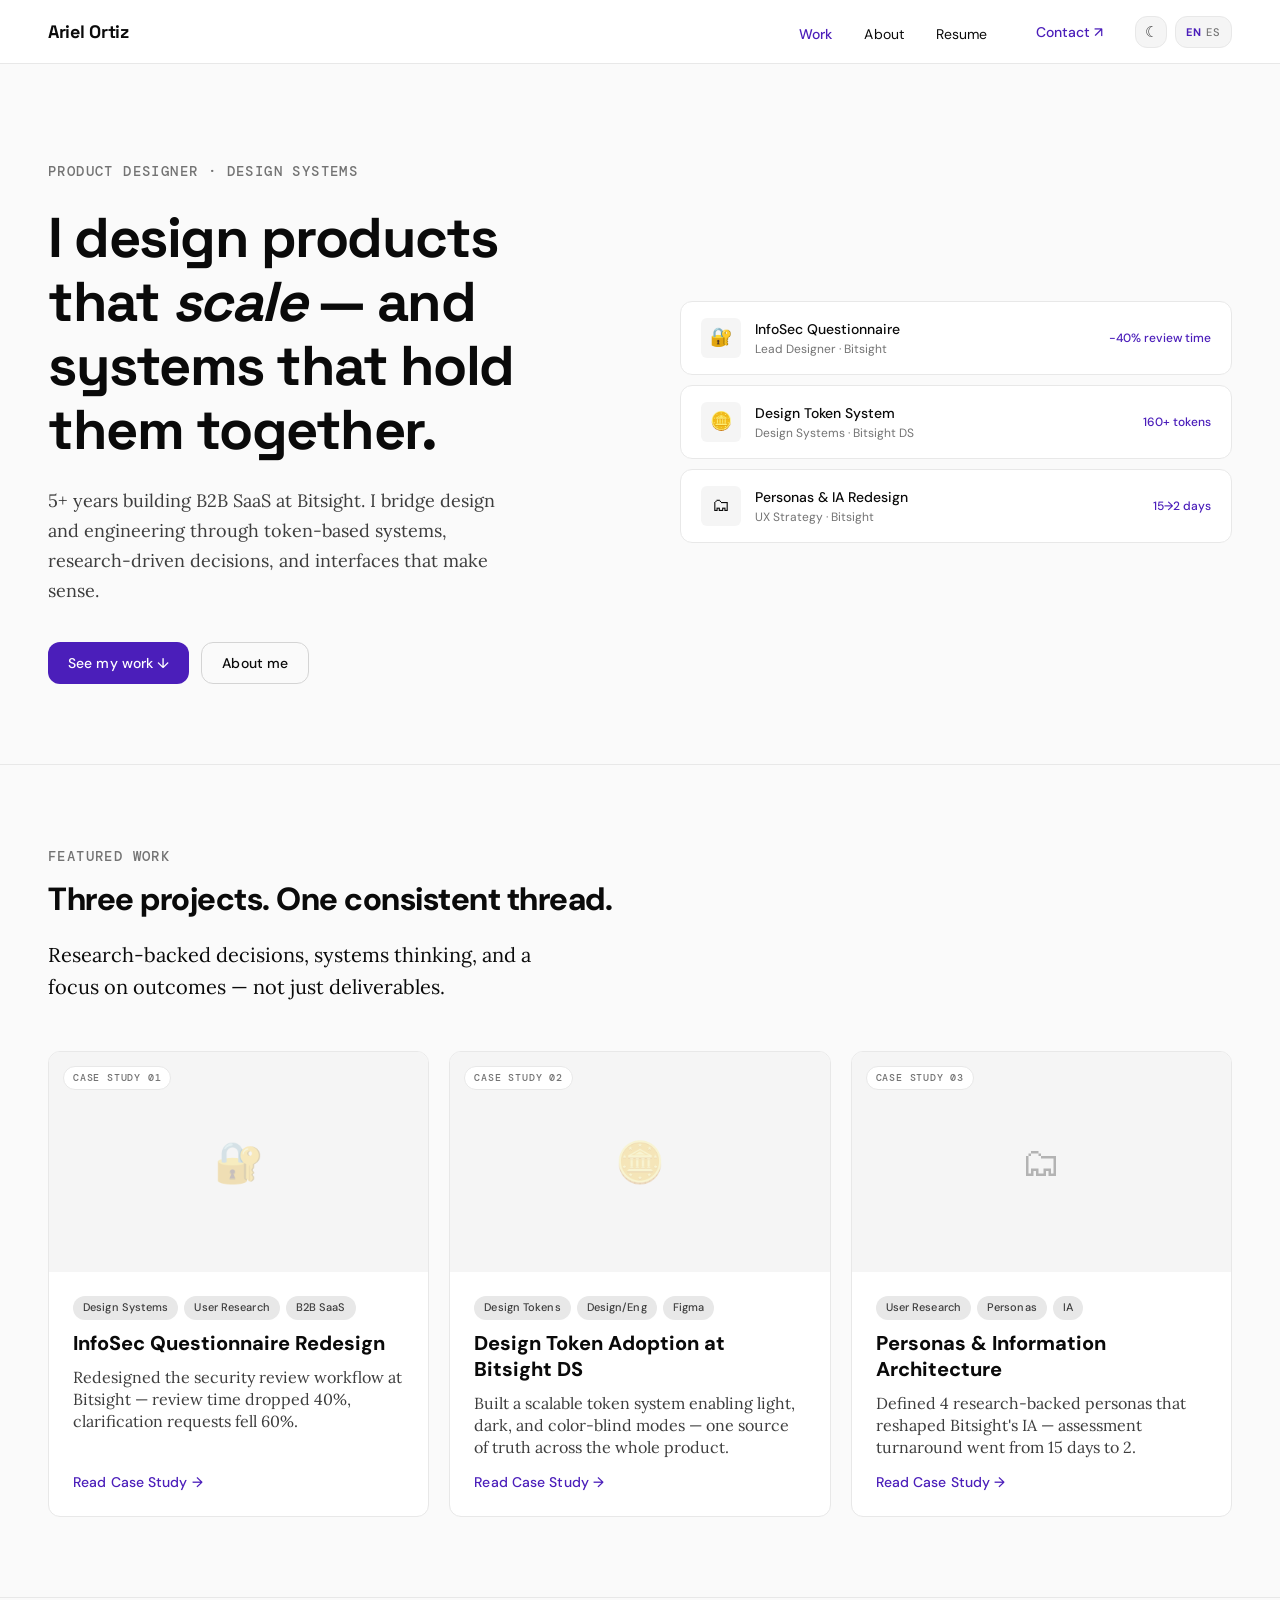
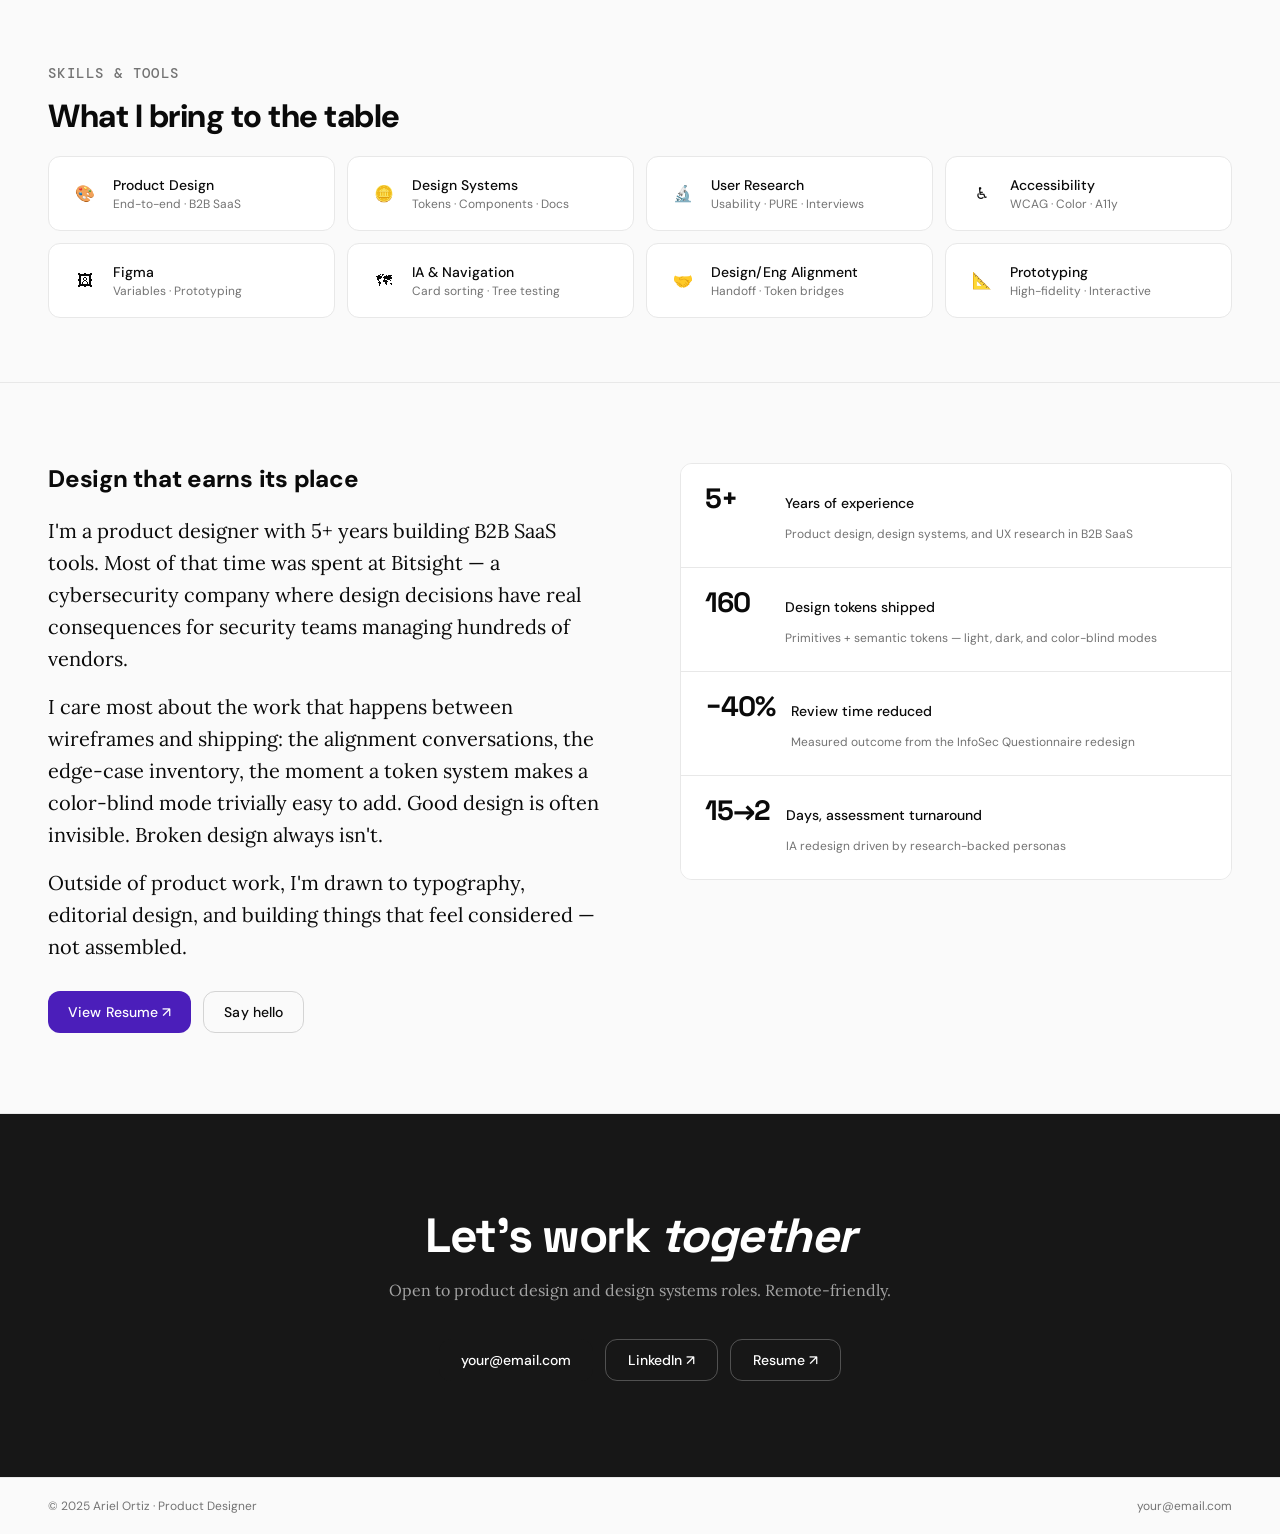
==== index.html @ 376f03e4 "fixed html files for case study personas and IA, added a hero subheading to the personas and IA case" ====
<!DOCTYPE html>
<html lang="en">
<head>
  <meta charset="UTF-8"/>
  <link rel="stylesheet" href="css/tokens.css"/>
  <link rel="stylesheet" href="css/base.css"/>
  <link rel="stylesheet" href="css/landing.css"/>
  <meta name="viewport" content="width=device-width, initial-scale=1.0"/>
  <title>Ariel Ortiz — Product Designer</title>
</head>
<body>

<nav>
  <a class="nav-name" href="#" data-i18n="nav.brand">Ariel Ortiz</a>
  <ul class="nav-links">
    <li><a href="#work" aria-current="page" data-i18n="nav.work">Work</a></li>
    <li><a href="#about" data-i18n="nav.about">About</a></li>
    <li><a href="#" data-i18n="nav.resume">Resume</a></li>
  </ul>
  <a href="#" class="nav-cta" data-i18n="nav.contact" data-email-href>Contact ↗</a>
  <div class="nav-controls">
    <button class="theme-toggle" aria-label="Toggle theme">
      <span class="icon-moon">☾</span>
      <span class="icon-sun">☀</span>
    </button>
    <button class="lang-toggle" aria-label="Toggle language">
      <span class="lang-active">EN</span>
      <span class="lang-label">ES</span>
    </button>
  </div>
</nav>

<section class="hero">
  <div>
    <span class="hero-eyebrow fade-in">Product Designer · Design Systems</span>
    <h1 class="fade-in">I design products that <em>scale</em> — and systems that hold them together.</h1>
    <p class="hero-sub fade-in">5+ years building B2B SaaS at Bitsight. I bridge design and engineering through token-based systems, research-driven decisions, and interfaces that make sense.</p>
    <div class="hero-actions fade-in">
      <a href="#work" class="btn-primary">See my work ↓</a>
      <a href="#about" class="btn-secondary">About me</a>
    </div>
  </div>
  <div class="hero-stack">
    <a href="case-study-infosec-questionnaire.html" class="preview-card fade-in">
      <div class="pc-icon">🔐</div>
      <div><div class="pc-title">InfoSec Questionnaire</div><div class="pc-meta">Lead Designer · Bitsight</div></div>
      <span class="pc-stat">−40% review time</span>
    </a>
    <a href="case-study-design-tokens.html" class="preview-card fade-in">
      <div class="pc-icon">🪙</div>
      <div><div class="pc-title">Design Token System</div><div class="pc-meta">Design Systems · Bitsight DS</div></div>
      <span class="pc-stat">160+ tokens</span>
    </a>
    <a href="case-study-personas-ia.html" class="preview-card fade-in">
      <div class="pc-icon">🗂</div>
      <div><div class="pc-title">Personas & IA Redesign</div><div class="pc-meta">UX Strategy · Bitsight</div></div>
      <span class="pc-stat">15→2 days</span>
    </a>
  </div>
</section>

<div class="divider"></div>

<section id="work" class="section">
  <span class="section-label reveal">Featured Work</span>
  <h2 class="section-title reveal">Three projects. One consistent thread.</h2>
  <p class="section-sub reveal">Research-backed decisions, systems thinking, and a focus on outcomes — not just deliverables.</p>
  <div class="cards-grid reveal">
    <a href="case-study-infosec-questionnaire.html" class="project-card">
      <div class="card-thumb"><span class="card-thumb-emoji">🔐</span><span class="card-thumb-label">Case Study 01</span></div>
      <div class="card-body">
        <div class="card-tags"><span class="card-tag">Design Systems</span><span class="card-tag">User Research</span><span class="card-tag">B2B SaaS</span></div>
        <div class="card-title">InfoSec Questionnaire Redesign</div>
        <div class="card-desc">Redesigned the security review workflow at Bitsight — review time dropped 40%, clarification requests fell 60%.</div>
        <span class="card-cta">Read Case Study →</span>
      </div>
    </a>
    <a href="case-study-design-tokens.html" class="project-card">
      <div class="card-thumb"><span class="card-thumb-emoji">🪙</span><span class="card-thumb-label">Case Study 02</span></div>
      <div class="card-body">
        <div class="card-tags"><span class="card-tag">Design Tokens</span><span class="card-tag">Design/Eng</span><span class="card-tag">Figma</span></div>
        <div class="card-title">Design Token Adoption at Bitsight DS</div>
        <div class="card-desc">Built a scalable token system enabling light, dark, and color-blind modes — one source of truth across the whole product.</div>
        <span class="card-cta">Read Case Study →</span>
      </div>
    </a>
    <a href="case-study-personas-ia.html" class="project-card">
      <div class="card-thumb"><span class="card-thumb-emoji">🗂</span><span class="card-thumb-label">Case Study 03</span></div>
      <div class="card-body">
        <div class="card-tags"><span class="card-tag">User Research</span><span class="card-tag">Personas</span><span class="card-tag">IA</span></div>
        <div class="card-title">Personas & Information Architecture</div>
        <div class="card-desc">Defined 4 research-backed personas that reshaped Bitsight's IA — assessment turnaround went from 15 days to 2.</div>
        <span class="card-cta">Read Case Study →</span>
      </div>
    </a>
  </div>
</section>

<div class="divider"></div>

<section class="skills-bg">
  <div class="section" style="padding-top:64px;padding-bottom:64px">
    <span class="section-label reveal">Skills & Tools</span>
    <h2 class="section-title reveal">What I bring to the table</h2>
    <div class="skills-grid reveal">
      <div class="skill-item"><div class="skill-icon">🎨</div><div><div class="skill-name">Product Design</div><div class="skill-cat">End-to-end · B2B SaaS</div></div></div>
      <div class="skill-item"><div class="skill-icon">🪙</div><div><div class="skill-name">Design Systems</div><div class="skill-cat">Tokens · Components · Docs</div></div></div>
      <div class="skill-item"><div class="skill-icon">🔬</div><div><div class="skill-name">User Research</div><div class="skill-cat">Usability · PURE · Interviews</div></div></div>
      <div class="skill-item"><div class="skill-icon">♿</div><div><div class="skill-name">Accessibility</div><div class="skill-cat">WCAG · Color · A11y</div></div></div>
      <div class="skill-item"><div class="skill-icon">🖼</div><div><div class="skill-name">Figma</div><div class="skill-cat">Variables · Prototyping</div></div></div>
      <div class="skill-item"><div class="skill-icon">🗺</div><div><div class="skill-name">IA & Navigation</div><div class="skill-cat">Card sorting · Tree testing</div></div></div>
      <div class="skill-item"><div class="skill-icon">🤝</div><div><div class="skill-name">Design/Eng Alignment</div><div class="skill-cat">Handoff · Token bridges</div></div></div>
      <div class="skill-item"><div class="skill-icon">📐</div><div><div class="skill-name">Prototyping</div><div class="skill-cat">High-fidelity · Interactive</div></div></div>
    </div>
  </div>
</section>

<div class="divider"></div>

<section id="about" class="section">
  <div class="about-grid">
    <div class="reveal">
      <h2>Design that earns its place</h2>
      <p>I'm a product designer with 5+ years building B2B SaaS tools. Most of that time was spent at Bitsight — a cybersecurity company where design decisions have real consequences for security teams managing hundreds of vendors.</p>
      <p>I care most about the work that happens between wireframes and shipping: the alignment conversations, the edge-case inventory, the moment a token system makes a color-blind mode trivially easy to add. Good design is often invisible. Broken design always isn't.</p>
      <p>Outside of product work, I'm drawn to typography, editorial design, and building things that feel considered — not assembled.</p>
      <div style="display:flex;gap:12px;margin-top:28px;flex-wrap:wrap">
        <a href="#" class="btn-primary">View Resume ↗</a>
        <a href="#" class="btn-secondary" data-email-href>Say hello</a>
      </div>
    </div>
    <div class="about-facts reveal">
      <div class="about-fact"><span class="fact-num">5+</span><div class="fact-copy"><strong>Years of experience</strong><span>Product design, design systems, and UX research in B2B SaaS</span></div></div>
      <div class="about-fact"><span class="fact-num">160</span><div class="fact-copy"><strong>Design tokens shipped</strong><span>Primitives + semantic tokens — light, dark, and color-blind modes</span></div></div>
      <div class="about-fact"><span class="fact-num">−40%</span><div class="fact-copy"><strong>Review time reduced</strong><span>Measured outcome from the InfoSec Questionnaire redesign</span></div></div>
      <div class="about-fact"><span class="fact-num">15→2</span><div class="fact-copy"><strong>Days, assessment turnaround</strong><span>IA redesign driven by research-backed personas</span></div></div>
    </div>
  </div>
</section>

<div class="divider"></div>

<section class="contact-dark">
  <h2 class="reveal">Let's work <em>together</em></h2>
  <p class="reveal">Open to product design and design systems roles. Remote-friendly.</p>
  <div class="contact-links reveal">
    <a href="#" class="btn-white" data-email>your@email.com</a>
    <a href="https://linkedin.com/in/yourprofile" class="btn-ghost-dark">LinkedIn ↗</a>
    <a href="#" class="btn-ghost-dark">Resume ↗</a>
  </div>
</section>

<footer>
  <p>© 2025 Ariel Ortiz · Product Designer</p>
  <a href="#" data-email>your@email.com</a>
</footer>

  <script src="js/site.js" defer></script>
</body>
</html>
---- css/tokens.css ----
/*
 * tokens.css
 * ─────────────────────────────────────────────────────────
 * HAriel Baiz · Portfolio Design System
 * Source: Figma portfolio-DS  ·  Reference: doc.cc
 *
 * STRUCTURE
 *   1. Google Fonts
 *   2. Primitives  (raw neutral scale + brand)
 *   3. Light mode  (semantic tokens  →  :root)
 *   4. Dark mode   (overrides        →  [data-theme="dark"])
 *   5. Typography tokens
 *   6. Spacing & radius
 *
 * COLOR RULES
 *   · UI uses neutral scale exclusively
 *   · --brand (#2b0c7d) = interactive only:
 *     buttons, links, active nav, focus ring, tags text
 *   · Illustration palette (magenta, purple tints) = NOT for UI
 *
 * TYPOGRAPHY RULES (from Figma Typography page)
 *   Display  → Space Grotesk Bold    72/56/40px  tracking -2/-1.5/-1px
 *   Heading  → DM Sans ExtraBold     32/24px     tracking -0.5/-0.25px
 *              DM Sans Medium        20/18px
 *   Body     → Lora Regular          18/16px     lh 30/26px
 *   UI       → DM Sans Medium        16/14/12px
 *   Nav      → DM Sans Regular       14px
 * ─────────────────────────────────────────────────────────
 */

/* ── 1. FONTS ──────────────────────────────────────────── */
@import url('https://fonts.googleapis.com/css2?family=Space+Grotesk:wght@500,700&family=DM+Sans:ital,opsz,wght@0,9..40,400;0,9..40,500;0,9..40,800;1,9..40,400&family=Lora:ital,wght@0,400;1,400&family=DM+Mono:wght@400;500&display=swap');

/* ── 2. PRIMITIVES ─────────────────────────────────────── */
:root {
  /* Neutral scale — doc.cc foundation */
  --n-0:   #ffffff;
  --n-50:  #fafafa;
  --n-100: #f5f5f5;
  --n-200: #e8e8e8;
  --n-300: #d4d4d4;
  --n-400: #a3a3a3;
  --n-500: #737373;
  --n-600: #525252;
  --n-700: #3d3d3d;
  --n-800: #262626;
  --n-900: #171717;
  --n-950: #0a0a0a;

  /* Brand primitives */
  --purple-600: #3a149a;   /* hover state */
  --purple-700: #2b0c7d;   /* default interactive */
  --purple-300: #9b7dff;   /* brand on dark bg */
  --purple-500: #4B1EBA;
  --purple-400: #673CD8;
}

/* ── 3. LIGHT MODE (default) ────────────────────────────── */
:root {
  /* Backgrounds */
  --bg:         var(--n-0);
  --bg-subtle:  var(--n-50);
  --bg-muted:   var(--n-100);
  --bg-inverse: var(--n-900);  /* used for dark CTA / contact section */

  /* Surfaces */
  --surface-card:    var(--n-0);
  --surface-overlay: rgba(255,255,255,0.95);

  /* Text */
  --text:    var(--n-950);   /* primary   #0a0a0a */
  --text-2:  var(--n-700);   /* secondary #525252 */
  --text-3:  var(--n-500);   /* tertiary  #737373 */
  --text-on-inverse: var(--n-0);
  --text-on-inverse-2: var(--n-400);

  /* Borders */
  --border:     var(--n-200);   /* default #e8e8e8 */
  --border-mid: var(--n-300);   /* medium  #d4d4d4 */
  --border-str: var(--n-400);   /* strong  #a3a3a3 */

  /* Brand — interactive elements only */
  --brand:       var(--purple-500);  /* #2b0c7d */
  --brand-hover: var(--purple-600);  /* #3a149a */
  --brand-tag-bg: var(--n-200);      /* tag pill background */

  /* Nav */
  --nav-bg:      var(--surface-overlay);
  --nav-border:  var(--border);
  --nav-text:    var(--text);
  --nav-link:   var(--purple-500);

  /* Callout / feature card backgrounds */
  --surface-feature: var(--n-100);
  --surface-win:  #f0faf5;
  --surface-pain: #fdf5f2;
  --border-win:   #b8e4cc;
  --border-pain:  #f5d0c5;
  --surface-shipped:  #f0faf5;
  --border-shipped:   #b8e4cc;
  --surface-deferred: #fdf5f2;
  --border-deferred:  #f5d0c5;
}

/* ── 4. DARK MODE ───────────────────────────────────────── */
[data-theme="dark"] {
  /* Backgrounds */
  --bg:         var(--n-950);  /* #0a0a0a */
  --bg-subtle:  var(--n-900);
  --bg-muted:   var(--n-800);
  --bg-inverse: var(--n-100);    /* contact section flips to white in dark mode */

  /* Surfaces */
  --surface-card:    var(--n-800);
  --surface-overlay: rgba(10,10,10,0.95);

  /* Text */
  --text:    var(--n-0);     /* #ffffff */
  --text-2:  var(--n-200);   /* #a3a3a3 */
  --text-3:  var(--n-400);   /* #737373 */
  --text-on-inverse: var(--n-950);
  --text-on-inverse-2: var(--n-600);

  /* Borders */
  --border:     var(--n-700);   /* #262626 */
  --border-mid: var(--n-600);   /* #3d3d3d */
  --border-str: var(--n-500);   /* #525252 */

  /* Brand — lighter purple for dark bg contrast */
  --brand:       var(--purple-400); 
  --brand-hover: var(--purple-300);
  --brand-tag-bg: var(--n-600);

  /* Nav */
  --nav-bg:     var(--surface-overlay);
  --nav-border: var(--border);
  --nav-text:   var(--text);
  --nav-link:   var(--purple-300);

  /* Callout surfaces */
  --surface-feature: var(--n-900);
  --surface-win:  #0d1f15;
  --surface-pain: #1f0f0a;
  --border-win:   #1d4a30;
  --border-pain:  #4a2010;
  --surface-shipped:  #0d1f15;
  --border-shipped:   #1d4a30;
  --surface-deferred: #1f0f0a;
  --border-deferred:  #4a2010;
}

/* ── 5. TYPOGRAPHY TOKENS ───────────────────────────────── */
:root {
  --f-display: 'Space Grotesk', sans-serif;
  --f-ui:      'DM Sans', system-ui, sans-serif;
  --f-body:    'Lora', Georgia, serif;
  --f-mono:    'DM Mono', monospace;

  /* Display — Space Grotesk Bold */
  --t-display-2xl: 700 72px/80px var(--f-display);
  --t-display-xl:  700 56px/64px var(--f-display);
  --t-display-lg:  700 40px/48px var(--f-display);

  /* Heading — DM Sans */
  --t-heading-xl: 800 32px/40px var(--f-ui);   /* letter-spacing: -0.5px */
  --t-heading-lg: 800 24px/32px var(--f-ui);   /* letter-spacing: -0.25px */
  --t-heading-md: 500 20px/28px var(--f-ui);
  --t-heading-sm: 500 18px/26px var(--f-ui);

  /* Body — Lora */
  --t-body-lg: 400 18px/30px var(--f-body);
  --t-body-md: 400 16px/26px var(--f-body);

  /* UI — DM Sans */
  --t-label-lg: 500 16px/24px var(--f-ui);
  --t-label-md: 500 14px/20px var(--f-ui);
  --t-label-sm: 500 12px/16px var(--f-ui);
  --t-caption:  400 12px/16px var(--f-ui);
  --t-nav:      400 14px/20px var(--f-ui);
}

/* ── 6. SPACING & RADIUS ────────────────────────────────── */
:root {
  --r-sm:   6px;
  --r-md:   12px;
  --r-lg:   20px;
  --r-pill: 999px;

  --space-xs:  8px;
  --space-sm:  16px;
  --space-md:  24px;
  --space-lg:  48px;
  --space-xl:  80px;
  --space-2xl: 96px;

  /* Legacy aliases — referenced by case study components */
  --radius-sm:  var(--r-sm);
  --radius-md:  var(--r-md);
  --radius-lg:  var(--r-lg);
  --purple:     var(--brand);
  --purple-mid: var(--brand-hover);
  --magenta:    var(--brand);
  --bg-soft:    var(--bg-subtle);
  --bg-card:    var(--surface-card);
  --text-mid:   var(--text-2);
  --text-mute:  var(--text-3);
}
---- css/base.css ----
/*
 * base.css
 * ─────────────────────────────────────────────────────────
 * Reset · Nav · Footer · Buttons · Chips · Utilities
 * Shared by every page in the portfolio
 * ─────────────────────────────────────────────────────────
 */

/* ── RESET ─────────────────────────────────────────────── */
*, *::before, *::after { box-sizing: border-box; margin: 0; padding: 0; }
html { scroll-behavior: smooth; }
img, video { max-width: 100%; display: block; }

/* ── BASE ──────────────────────────────────────────────── */
body {
  font-family: var(--f-ui);
  font-size: 20px;
  background: var(--bg-subtle);
  color: var(--text);
  line-height: 1.6;
  -webkit-font-smoothing: antialiased;
  transition: background-color 0.25s ease, color 0.25s ease;
}

/* ── NAV ───────────────────────────────────────────────── */
nav {
  position: sticky;
  top: 0;
  z-index: 100;
  background: var(--nav-bg);
  backdrop-filter: blur(16px);
  -webkit-backdrop-filter: blur(16px);
  border-bottom: 1px solid var(--nav-border);
  height: 64px;
  padding: 0 48px;
  display: flex;
  align-items: center;
  justify-content: space-between;
  gap: 32px;
}

/* Logo — Space Grotesk Bold 18px */
.nav-name,
.nav-logo {
  font-family: var(--f-display);
  font-weight: 700;
  font-size: 18px;
  line-height: 1;
  letter-spacing: -0.3px;
  color: var(--text);
  text-decoration: none;
  white-space: nowrap;
  flex-shrink: 0;
}

.nav-links {
  display: flex;
  gap: 32px;
  list-style: none;
  flex: 1;
  justify-content: flex-end;
  margin-right: 16px;
}

/* Nav/Default — DM Sans Regular 14px */
.nav-links a {
  font-family: var(--f-ui);
  font-size: 14px;
  font-weight: 400;
  line-height: 20px;
  letter-spacing: 0.1px;
  color: var(--nav-text);
  text-decoration: none;
  transition: color 0.15s;
}
.nav-links a:hover,
.nav-links a[aria-current="page"] {
  /* Nav/Active — DM Sans Medium */
  font-weight: 500;
  color: var(--nav-link);
}

/* Contact CTA — DM Sans Medium 14px brand */
.nav-cta {
  font-family: var(--f-ui);
  font-weight: 500;
  font-size: 14px;
  line-height: 20px;
  letter-spacing: 0.1px;
  color: var(--nav-link);
  text-decoration: none;
  white-space: nowrap;
  flex-shrink: 0;
  transition: opacity 0.15s;
}
.nav-cta:hover { opacity: 0.7; }

/* ── NAV CONTROLS (theme + lang) ────────────────────────── */
.nav-controls {
  display: flex;
  align-items: center;
  gap: 8px;
  flex-shrink: 0;
}

/* Theme toggle button */
.theme-toggle {
  width: 32px;
  height: 32px;
  border-radius: var(--r-md);
  border: 1px solid var(--border);
  background: var(--bg-muted);
  color: var(--text-2);
  cursor: pointer;
  display: flex;
  align-items: center;
  justify-content: center;
  font-size: 15px;
  transition: background 0.15s, border-color 0.15s, color 0.15s;
  padding: 0;
  line-height: 1;
}
.theme-toggle:hover {
  background: var(--bg-subtle);
  border-color: var(--border-mid);
  color: var(--text);
}
/* Icon swap via data-theme on <html> */
.theme-toggle .icon-sun  { display: none; }
.theme-toggle .icon-moon { display: block; }
[data-theme="dark"] .theme-toggle .icon-sun  { display: block; }
[data-theme="dark"] .theme-toggle .icon-moon { display: none; }

/* Lang toggle */
.lang-toggle {
  height: 32px;
  padding: 0 10px;
  border-radius: var(--r-md);
  border: 1px solid var(--border);
  background: var(--bg-muted);
  color: var(--text-2);
  cursor: pointer;
  display: flex;
  align-items: center;
  font-family: var(--f-ui);
  font-size: 11px;
  font-weight: 500;
  letter-spacing: 0.08em;
  text-transform: uppercase;
  gap: 4px;
  transition: background 0.15s, border-color 0.15s, color 0.15s;
}
.lang-toggle:hover {
  background: var(--bg-subtle);
  border-color: var(--border-mid);
  color: var(--text);
}
/* Active lang indicator */
.lang-toggle .lang-label { color: var(--text-3); }
.lang-toggle .lang-active { color: var(--brand); font-weight: 700; }

/* ── DIVIDER ────────────────────────────────────────────── */
.divider {
  height: 1px;
  background: var(--border);
}

/* ── BUTTONS ────────────────────────────────────────────── */

/* Button/MD — DM Sans Medium 14px/20px */
.btn-primary {
  display: inline-flex;
  align-items: center;
  gap: 6px;
  font-family: var(--f-ui);
  font-weight: 500;
  font-size: 14px;
  line-height: 20px;
  letter-spacing: 0.1px;
  color: #fff;
  background: var(--brand);
  padding: 10px 20px;
  border-radius: var(--r-md);
  border: none;
  text-decoration: none;
  cursor: pointer;
  transition: background 0.15s, transform 0.15s;
  white-space: nowrap;
}
.btn-primary:hover {
  background: var(--brand-hover);
  transform: translateY(-1px);
}

.btn-secondary {
  display: inline-flex;
  align-items: center;
  gap: 6px;
  font-family: var(--f-ui);
  font-weight: 500;
  font-size: 14px;
  line-height: 20px;
  letter-spacing: 0.1px;
  color: var(--text);
  background: transparent;
  border: 1px solid var(--border-mid);
  padding: 10px 20px;
  border-radius: var(--r-md);
  text-decoration: none;
  cursor: pointer;
  transition: border-color 0.15s, color 0.15s, transform 0.15s;
  white-space: nowrap;
}
.btn-secondary:hover {
  border-color: var(--border-str);
  transform: translateY(-1px);
}

/* Used on dark background (contact section) */
.btn-white {
  display: inline-flex;
  align-items: center;
  gap: 8px;
  font-family: var(--f-ui);
  font-weight: 500;
  font-size: 14px;
  line-height: 20px;
  color: var(--text-on-inverse);
  background: var(--bg-inverse);
  padding: 10px 22px;
  border-radius: var(--r-md);
  border: none;
  text-decoration: none;
  cursor: pointer;
  transition: opacity 0.15s;
}
.btn-white:hover { opacity: 0.88; }

.btn-ghost-dark {
  display: inline-flex;
  align-items: center;
  gap: 8px;
  font-family: var(--f-ui);
  font-weight: 500;
  font-size: 14px;
  line-height: 20px;
  color: var(--text-on-inverse);
  border: 1px solid rgba(255,255,255,0.25);
  padding: 10px 22px;
  border-radius: var(--r-md);
  text-decoration: none;
  cursor: pointer;
  background: transparent;
  transition: border-color 0.15s;
}
.btn-ghost-dark:hover { border-color: rgba(255,255,255,0.6); }

/* ── CHIPS / TAGS ───────────────────────────────────────── */

/* Filled brand tag (cards, hero chips) */
.chip, .card-tag, .tag {
  display: inline-flex;
  align-items: center;
  font-family: var(--f-ui);
  font-size: 11px;
  font-weight: 500;
  letter-spacing: 0.1px;
  color: var(--text-2);
  background: var(--brand-tag-bg);
  padding: 3px 10px;
  border-radius: var(--r-pill);
  white-space: nowrap;
}

/* Outline chip variant */
.chip.outline {
  background: transparent;
  color: var(--text-3);
  border: 1px solid var(--border-mid);
}

/* ── FOOTER ─────────────────────────────────────────────── */
footer {
  background: var(--bg-subtle);
  border-top: 1px solid var(--border);
  padding: 20px 48px;
  display: flex;
  align-items: center;
  justify-content: space-between;
  gap: 16px;
}
footer p,
footer a {
  font-family: var(--f-ui);
  font-size: 12px;
  line-height: 16px;
  color: var(--text-3);
  text-decoration: none;
}
footer a:hover { color: var(--text); }

/* ── ANIMATIONS ─────────────────────────────────────────── */
@keyframes fadeUp {
  from { opacity: 0; transform: translateY(14px); }
  to   { opacity: 1; transform: none; }
}

/* Triggered on load (hero elements) */
.js .fade-in {
  opacity: 0;
  animation: fadeUp 0.55s ease both;
}
.fade-in:nth-child(1) { animation-delay: 0.0s; }
.fade-in:nth-child(2) { animation-delay: 0.1s; }
.fade-in:nth-child(3) { animation-delay: 0.2s; }
.fade-in:nth-child(4) { animation-delay: 0.3s; }
.fade-in:nth-child(5) { animation-delay: 0.4s; }

/* Triggered on scroll (IntersectionObserver in site.js) */
/* Only hide .reveal when JS has loaded — content always visible without JS */
.js .reveal {
  opacity: 0;
  transform: translateY(16px);
  transition: opacity 0.5s ease, transform 0.5s ease;
}
.js .reveal.visible {
  opacity: 1;
  transform: none;
}

/* Respect reduced motion */
@media (prefers-reduced-motion: reduce) {
  .fade-in { animation: none; opacity: 1; }
  .reveal  { transition: none; opacity: 1; transform: none; }
}

/* ── PROGRESS BAR (case studies) ────────────────────────── */
.progress-bar {
  position: sticky;
  top: 64px;
  left: 0;
  right: 0;
  height: 2px;
  background: var(--border);
  z-index: 99;
}
.progress-fill {
  height: 100%;
  width: 0%;
  background: var(--brand);
  transition: width 0.1s linear;
}

/* ── RESPONSIVE SHARED ─────────────────────────────────── */
@media (max-width: 1024px) {
  nav { padding: 0 24px; }
  footer { padding: 20px 24px; }
}
@media (max-width: 640px) {
  nav { padding: 0 16px; gap: 16px; }
  .nav-links { display: none; }
  footer { padding: 16px; flex-direction: column; text-align: center; }
}
---- css/landing.css ----
/*
 * landing.css
 * ─────────────────────────────────────────────────────────
 * Styles for portfolio-landing.html only
 * Requires: tokens.css, base.css
 * ─────────────────────────────────────────────────────────
 */

/* ── LAYOUT CONTAINER ───────────────────────────────────── */
.section {
  max-width: 1280px;
  margin: 0 auto;
  padding: 80px 48px;
}

/* ── SECTION LABELS ─────────────────────────────────────── */
.section-label {
  font-family: var(--f-mono);
  font-size: 14px;
  font-weight: 500;
  letter-spacing: 0.1em;
  text-transform: uppercase;
  color: var(--text-3);
  display: block;
  margin-bottom: 12px;
}

/* Heading/XL — DM Sans ExtraBold 32px/40px */
.section-title {
  font-family: var(--f-ui);
  font-weight: 800;
  font-size: 32px;
  line-height: 40px;
  letter-spacing: -0.5px;
  color: var(--text);
  margin-bottom: var(--r-lg);
}

/* Body/MD — Lora Regular 16px/26px */
.section-sub {
  font-family: var(--f-body);
  font-size: 20px;
  line-height: 1.6;
  color: var(--text-1);
  max-width: 520px;
  margin-bottom: 48px;
}

/* ── HERO ───────────────────────────────────────────────── */
.hero {
  max-width: 1280px;
  margin: 0 auto;
  padding: 96px 48px 80px;
  display: grid;
  grid-template-columns: 1fr 1fr;
  gap: 80px;
  align-items: center;
}

/* Label/SM mono eyebrow */
.hero-eyebrow {
  font-family: var(--f-mono);
  font-size: 14px;
  font-weight: 500;
  letter-spacing: 0.1em;
  text-transform: uppercase;
  color: var(--text-3);
  display: block;
  margin-bottom: 24px;
}

/* Display/XL — Space Grotesk Bold 56px/64px tracking -1.5px */
.hero h1 {
  font-family: var(--f-display);
  font-weight: 700;
  font-size: clamp(2.5rem, 4.5vw, 56px);
  line-height: 1.14;
  letter-spacing: -1.5px;
  color: var(--text);
  margin-bottom: 24px;
}
.hero h1 em { font-style: italic; }

/* Body/LG — Lora Regular 18px/30px */
.hero-sub {
  font-family: var(--f-body);
  font-size: 18px;
  line-height: 30px;
  color: var(--text-2);
  margin-bottom: 36px;
  max-width: 460px;
}

.hero-actions {
  display: flex;
  gap: 12px;
  flex-wrap: wrap;
}

/* ── HERO PREVIEW STACK (right column) ──────────────────── */
.hero-stack {
  display: flex;
  flex-direction: column;
  gap: 10px;
}

.preview-card {
  background: var(--surface-card);
  border: 1px solid var(--border);
  border-radius: var(--r-md);
  padding: 16px 20px;
  display: flex;
  align-items: center;
  gap: 14px;
  text-decoration: none;
  color: inherit;
  transition: border-color 0.2s, background 0.2s;
}
.preview-card:hover {
  border-color: var(--border-str);
  background: var(--bg-subtle);
}

.pc-icon {
  width: 40px;
  height: 40px;
  border-radius: var(--r-sm);
  background: var(--bg-muted);
  display: flex;
  align-items: center;
  justify-content: center;
  font-size: 18px;
  flex-shrink: 0;
}

/* Label/MD — DM Sans Medium 14px */
.pc-title {
  font-family: var(--f-ui);
  font-weight: 500;
  font-size: 14px;
  line-height: 20px;
  color: var(--text);
  margin-bottom: 2px;
}

/* Caption/MD — DM Sans Regular 12px */
.pc-meta {
  font-family: var(--f-ui);
  font-size: 12px;
  line-height: 16px;
  color: var(--text-3);
}

/* Label/SM — brand color, right-aligned stat */
.pc-stat {
  margin-left: auto;
  font-family: var(--f-ui);
  font-weight: 500;
  font-size: 12px;
  line-height: 16px;
  color: var(--brand);
  white-space: nowrap;
  flex-shrink: 0;
}

/* ── PROJECT CARDS ─────────────────────────────────────── */
.cards-grid {
  display: grid;
  grid-template-columns: repeat(3, 1fr);
  gap: 20px;
}

.project-card {
  background: var(--surface-card);
  border: 1px solid var(--border);
  border-radius: var(--r-md);
  overflow: hidden;
  text-decoration: none;
  color: inherit;
  display: flex;
  flex-direction: column;
  transition: border-color 0.2s, box-shadow 0.2s, transform 0.2s;
}
.project-card:hover {
  border-color: var(--border-str);
  box-shadow: 0 4px 24px rgba(0,0,0,0.07);
  transform: translateY(-2px);
}

.card-thumb {
  height: 220px;
  background: var(--bg-muted);
  display: flex;
  align-items: center;
  justify-content: center;
  position: relative;
  overflow: hidden;
}
.card-thumb-emoji {
  font-size: 40px;
  opacity: 0.28;
}
.card-thumb-label {
  position: absolute;
  top: 14px;
  left: 14px;
  font-family: var(--f-mono);
  font-size: 10px;
  font-weight: 500;
  letter-spacing: 0.08em;
  text-transform: uppercase;
  color: var(--text-3);
  background: var(--surface-card);
  border: 1px solid var(--border);
  padding: 3px 9px;
  border-radius: var(--r-pill);
}

.card-body {
  padding: 24px;
  flex: 1;
  display: flex;
  flex-direction: column;
  gap: 10px;
}

.card-tags {
  display: flex;
  flex-wrap: wrap;
  gap: 6px;
}

/* Heading/SM ExtraBold — card title (from Figma card component) */
.card-title {
  font-family: var(--f-ui);
  font-weight: 800;
  font-size: 20px;
  line-height: 26px;
  color: var(--text);
}

/* Lora Regular 14px/22px — card description */
.card-desc {
  font-family: var(--f-body);
  font-size: 16px;
  line-height: 22px;
  color: var(--text-2);
  flex: 1;
}

/* Button/MD brand — read more CTA */
.card-cta {
  font-family: var(--f-ui);
  font-weight: 500;
  font-size: 14px;
  line-height: 20px;
  letter-spacing: 0.1px;
  color: var(--brand);
  display: flex;
  align-items: center;
  gap: 4px;
  margin-top: 4px;
  transition: gap 0.2s;
}
.project-card:hover .card-cta { gap: 8px; }

/* ── SKILLS ─────────────────────────────────────────────── */
.skills-bg { background: var(--bg-subtle); }

.skills-grid {
  display: grid;
  grid-template-columns: repeat(4, 1fr);
  gap: 12px;
}

.skill-item {
  background: var(--surface-card);
  border: 1px solid var(--border);
  border-radius: var(--r-md);
  padding: 18px 20px;
  display: flex;
  align-items: center;
  gap: 12px;
}

.skill-icon {
  width: 32px;
  height: 32px;
  display: flex;
  align-items: center;
  justify-content: center;
  font-size: 16px;
  flex-shrink: 0;
}

/* Label/MD — DM Sans Medium 14px */
.skill-name {
  font-family: var(--f-ui);
  font-weight: 500;
  font-size: 14px;
  line-height: 20px;
  color: var(--text);
  margin-bottom: 1px;
}

/* Caption — DM Sans Regular 12px */
.skill-cat {
  font-family: var(--f-ui);
  font-size: 12px;
  line-height: 16px;
  color: var(--text-3);
}

/* ── ABOUT ──────────────────────────────────────────────── */
.about-grid {
  display: grid;
  grid-template-columns: 1fr 1fr;
  gap: 80px;
  align-items: start;
}

/* Heading/LG — DM Sans ExtraBold 24px/32px */
.about-grid h2 {
  font-family: var(--f-ui);
  font-weight: 800;
  font-size: 24px;
  line-height: 32px;
  letter-spacing: -0.25px;
  color: var(--text);
  margin-bottom: 20px;
}

/* Body/MD — Lora Regular 16px/26px */
.about-grid p {
  font-family: var(--f-body);
  font-size: 20px;
  line-height: 1.6;
  color: var(--text-1);
  margin-bottom: 16px;
}

/* Fact list */
.about-facts {
  border: 1px solid var(--border);
  border-radius: var(--r-md);
  overflow: hidden;
}

.about-fact {
  background: var(--surface-card);
  padding: 20px 24px;
  border-bottom: 1px solid var(--border);
  display: flex;
  align-items: baseline;
  gap: 16px;
}
.about-fact:last-child { border-bottom: none; }

/* Display/LG adapted — Space Grotesk Bold for stat numbers */
.fact-num {
  font-family: var(--f-display);
  font-weight: 700;
  font-size: 28px;
  line-height: 1;
  letter-spacing: -1px;
  color: var(--text);
  min-width: 64px;
  flex-shrink: 0;
}

/* Label/MD — DM Sans Medium 14px */
.fact-copy strong {
  display: block;
  font-family: var(--f-ui);
  font-weight: 500;
  font-size: 14px;
  line-height: 20px;
  color: var(--text);
  margin-bottom: 2px;
}
/* Caption */
.fact-copy span {
  font-family: var(--f-ui);
  font-size: 12px;
  line-height: 16px;
  color: var(--text-3);
}

/* ── CONTACT DARK SECTION ───────────────────────────────── */
.contact-dark {
  background: var(--bg-inverse);
  padding: 96px 48px;
  text-align: center;
  transition: background 0.25s ease;
}

/* Display XL — Space Grotesk Bold */
.contact-dark h2 {
  font-family: var(--f-display);
  font-weight: 700;
  font-size: clamp(2rem, 4vw, 48px);
  line-height: 1.1;
  letter-spacing: -1.5px;
  color: var(--text-on-inverse);
  margin-bottom: 14px;
}
.contact-dark h2 em { font-style: italic; }

/* Body/MD — Lora in inverse */
.contact-dark > p {
  font-family: var(--f-body);
  font-size: 16px;
  line-height: 26px;
  color: var(--text-on-inverse-2);
  margin-bottom: 36px;
}

.contact-links {
  display: flex;
  gap: 12px;
  justify-content: center;
  flex-wrap: wrap;
}

/* ── RESPONSIVE ─────────────────────────────────────────── */
@media (max-width: 1024px) {
  .hero { grid-template-columns: 1fr; gap: 40px; padding: 72px 24px 64px; }
  .hero-stack { display: none; }
  .l-section { padding: 64px 24px; }
  .cards-grid { grid-template-columns: 1fr 1fr; }
  .skills-grid { grid-template-columns: 1fr 1fr; }
  .about-grid { grid-template-columns: 1fr; gap: 40px; }
  .contact-dark { padding: 72px 24px; }
}

@media (max-width: 640px) {
  .hero { padding: 64px 16px; }
  .hero h1 { font-size: clamp(2rem, 8vw, 40px); letter-spacing: -1px; }
  .l-section { padding: 56px 16px; }
  .cards-grid { grid-template-columns: 1fr; }
  .skills-grid { grid-template-columns: 1fr 1fr; }
  .about-grid { grid-template-columns: 1fr; }
  .contact-dark { padding: 64px 16px; }
}
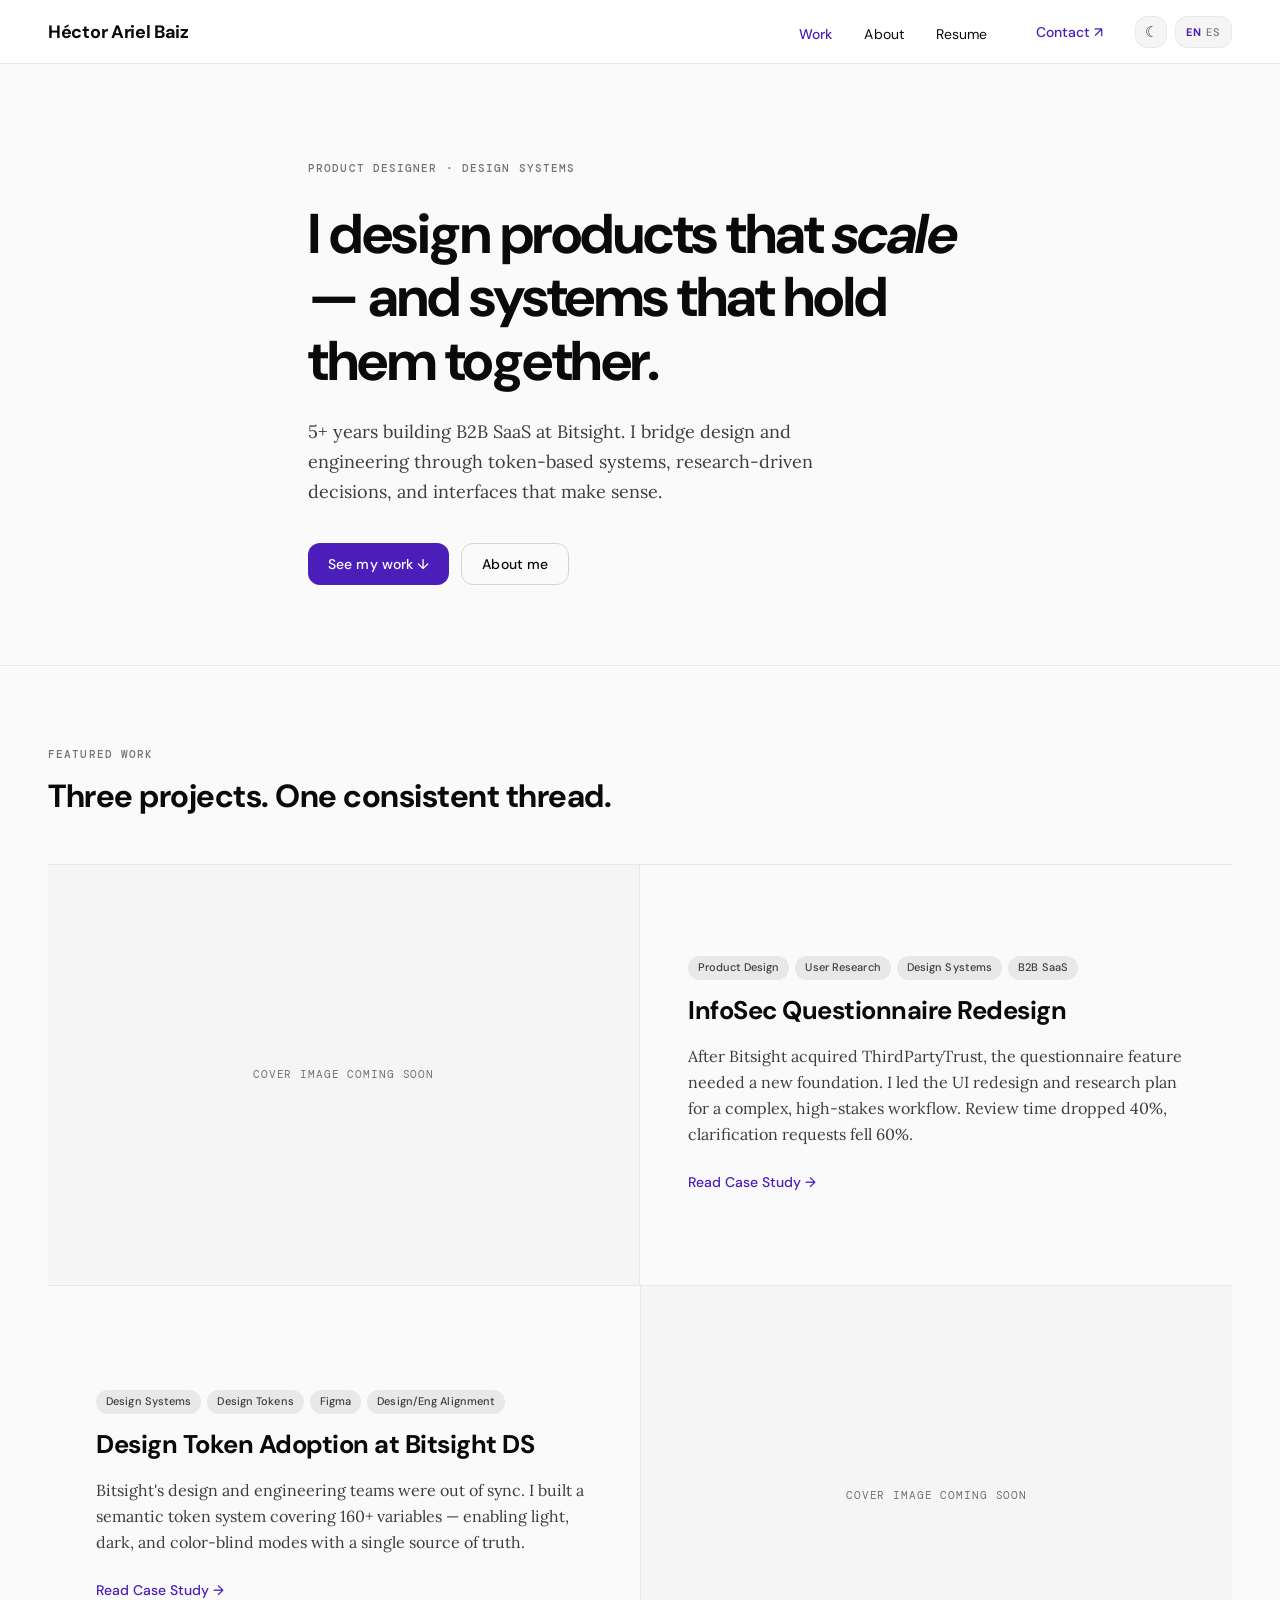
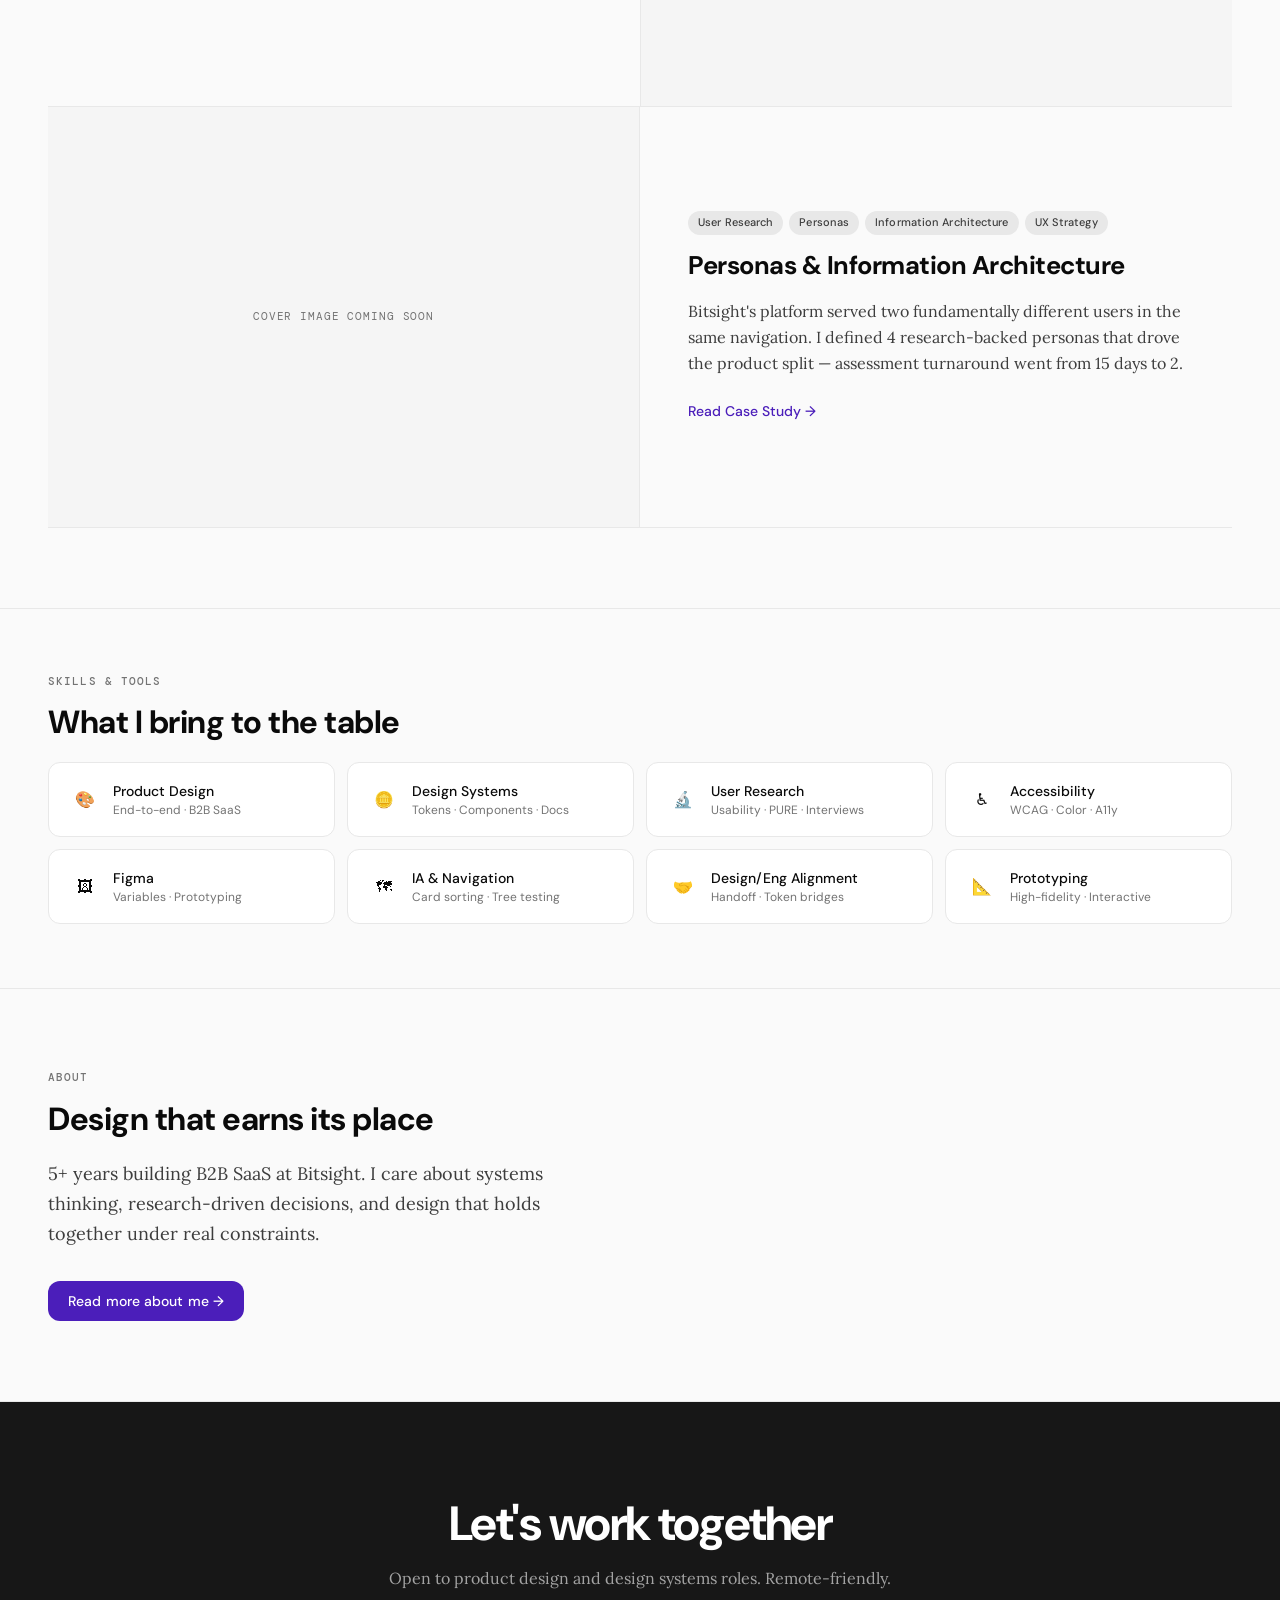
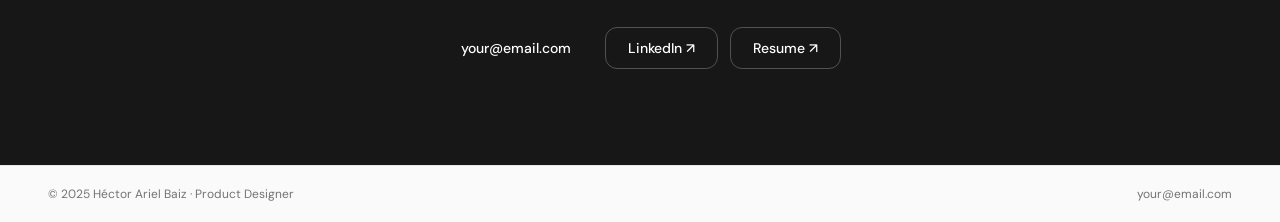
==== commit a4086be5: "feat: case list layout, about page, name updated to Héctor Ariel Baiz" ====
--- a/index.html
+++ b/index.html
@@ -6,16 +6,16 @@
   <link rel="stylesheet" href="css/base.css"/>
   <link rel="stylesheet" href="css/landing.css"/>
   <meta name="viewport" content="width=device-width, initial-scale=1.0"/>
-  <title>Ariel Ortiz — Product Designer</title>
+  <title>Héctor Ariel Baiz — Product Designer</title>
 </head>
 <body>
 
 <nav>
-  <a class="nav-name" href="#" data-i18n="nav.brand">Ariel Ortiz</a>
+  <a class="nav-name" href="#" data-i18n="nav.brand">Héctor Ariel Baiz</a>
   <ul class="nav-links">
     <li><a href="#work" aria-current="page" data-i18n="nav.work">Work</a></li>
-    <li><a href="#about" data-i18n="nav.about">About</a></li>
-    <li><a href="#" data-i18n="nav.resume">Resume</a></li>
+    <li><a href="about.html" data-i18n="nav.about">About</a></li>
+    <li><a href="downloads/Hector-Ariel-Baiz-Resume-EN.pdf" target="_blank" data-i18n="nav.resume">Resume</a></li>
   </ul>
   <a href="#" class="nav-cta" data-i18n="nav.contact" data-email-href>Contact ↗</a>
   <div class="nav-controls">
@@ -30,78 +30,98 @@
   </div>
 </nav>
 
+<!-- ── HERO — single column, no stack ── -->
 <section class="hero">
   <div>
-    <span class="hero-eyebrow fade-in">Product Designer · Design Systems</span>
+    <span class="hero-eyebrow fade-in" data-i18n="hero.eyebrow">Product Designer · Design Systems</span>
     <h1 class="fade-in">I design products that <em>scale</em> — and systems that hold them together.</h1>
-    <p class="hero-sub fade-in">5+ years building B2B SaaS at Bitsight. I bridge design and engineering through token-based systems, research-driven decisions, and interfaces that make sense.</p>
+    <p class="hero-sub fade-in" data-i18n="hero.sub">5+ years building B2B SaaS at Bitsight. I bridge design and engineering through token-based systems, research-driven decisions, and interfaces that make sense.</p>
     <div class="hero-actions fade-in">
-      <a href="#work" class="btn-primary">See my work ↓</a>
-      <a href="#about" class="btn-secondary">About me</a>
+      <a href="#work" class="btn-primary" data-i18n="hero.cta.work">See my work ↓</a>
+      <a href="about.html" class="btn-secondary" data-i18n="hero.cta.about">About me</a>
     </div>
-  </div>
-  <div class="hero-stack">
-    <a href="case-study-infosec-questionnaire.html" class="preview-card fade-in">
-      <div class="pc-icon">🔐</div>
-      <div><div class="pc-title">InfoSec Questionnaire</div><div class="pc-meta">Lead Designer · Bitsight</div></div>
-      <span class="pc-stat">−40% review time</span>
-    </a>
-    <a href="case-study-design-tokens.html" class="preview-card fade-in">
-      <div class="pc-icon">🪙</div>
-      <div><div class="pc-title">Design Token System</div><div class="pc-meta">Design Systems · Bitsight DS</div></div>
-      <span class="pc-stat">160+ tokens</span>
-    </a>
-    <a href="case-study-personas-ia.html" class="preview-card fade-in">
-      <div class="pc-icon">🗂</div>
-      <div><div class="pc-title">Personas & IA Redesign</div><div class="pc-meta">UX Strategy · Bitsight</div></div>
-      <span class="pc-stat">15→2 days</span>
-    </a>
   </div>
 </section>
 
 <div class="divider"></div>
 
+<!-- ── WORK — one row per case study ── -->
 <section id="work" class="section">
-  <span class="section-label reveal">Featured Work</span>
-  <h2 class="section-title reveal">Three projects. One consistent thread.</h2>
-  <p class="section-sub reveal">Research-backed decisions, systems thinking, and a focus on outcomes — not just deliverables.</p>
-  <div class="cards-grid reveal">
-    <a href="case-study-infosec-questionnaire.html" class="project-card">
-      <div class="card-thumb"><span class="card-thumb-emoji">🔐</span><span class="card-thumb-label">Case Study 01</span></div>
-      <div class="card-body">
-        <div class="card-tags"><span class="card-tag">Design Systems</span><span class="card-tag">User Research</span><span class="card-tag">B2B SaaS</span></div>
-        <div class="card-title">InfoSec Questionnaire Redesign</div>
-        <div class="card-desc">Redesigned the security review workflow at Bitsight — review time dropped 40%, clarification requests fell 60%.</div>
-        <span class="card-cta">Read Case Study →</span>
+  <span class="section-label reveal" data-i18n="work.label">Featured Work</span>
+  <h2 class="section-title reveal" data-i18n="work.title">Three projects. One consistent thread.</h2>
+
+  <div class="case-list">
+
+    <!-- Case Study 01 -->
+    <a href="case-study-infosec-questionnaire.html" class="case-row reveal">
+      <figure class="case-row__image">
+        <img src="images/cs-infosec-cover.jpg"
+             alt="InfoSec Questionnaire redesign"
+             onerror="this.parentElement.classList.add('case-row__image--placeholder'); this.style.display='none'"/>
+      </figure>
+      <div class="case-row__body">
+        <div class="card-tags">
+          <span class="card-tag">Product Design</span>
+          <span class="card-tag">User Research</span>
+          <span class="card-tag">Design Systems</span>
+          <span class="card-tag">B2B SaaS</span>
+        </div>
+        <h3 class="case-row__title">InfoSec Questionnaire Redesign</h3>
+        <p class="case-row__desc">After Bitsight acquired ThirdPartyTrust, the questionnaire feature needed a new foundation. I led the UI redesign and research plan for a complex, high-stakes workflow. Review time dropped 40%, clarification requests fell 60%.</p>
+        <span class="case-row__cta" data-i18n="card.cta">Read Case Study →</span>
       </div>
     </a>
-    <a href="case-study-design-tokens.html" class="project-card">
-      <div class="card-thumb"><span class="card-thumb-emoji">🪙</span><span class="card-thumb-label">Case Study 02</span></div>
-      <div class="card-body">
-        <div class="card-tags"><span class="card-tag">Design Tokens</span><span class="card-tag">Design/Eng</span><span class="card-tag">Figma</span></div>
-        <div class="card-title">Design Token Adoption at Bitsight DS</div>
-        <div class="card-desc">Built a scalable token system enabling light, dark, and color-blind modes — one source of truth across the whole product.</div>
-        <span class="card-cta">Read Case Study →</span>
+
+    <!-- Case Study 02 -->
+    <a href="case-study-design-tokens.html" class="case-row case-row--reverse reveal">
+      <figure class="case-row__image">
+        <img src="images/cs-tokens-cover.jpg"
+             alt="Design token system"
+             onerror="this.parentElement.classList.add('case-row__image--placeholder'); this.style.display='none'"/>
+      </figure>
+      <div class="case-row__body">
+        <div class="card-tags">
+          <span class="card-tag">Design Systems</span>
+          <span class="card-tag">Design Tokens</span>
+          <span class="card-tag">Figma</span>
+          <span class="card-tag">Design/Eng Alignment</span>
+        </div>
+        <h3 class="case-row__title">Design Token Adoption at Bitsight DS</h3>
+        <p class="case-row__desc">Bitsight's design and engineering teams were out of sync. I built a semantic token system covering 160+ variables — enabling light, dark, and color-blind modes with a single source of truth.</p>
+        <span class="case-row__cta" data-i18n="card.cta">Read Case Study →</span>
       </div>
     </a>
-    <a href="case-study-personas-ia.html" class="project-card">
-      <div class="card-thumb"><span class="card-thumb-emoji">🗂</span><span class="card-thumb-label">Case Study 03</span></div>
-      <div class="card-body">
-        <div class="card-tags"><span class="card-tag">User Research</span><span class="card-tag">Personas</span><span class="card-tag">IA</span></div>
-        <div class="card-title">Personas & Information Architecture</div>
-        <div class="card-desc">Defined 4 research-backed personas that reshaped Bitsight's IA — assessment turnaround went from 15 days to 2.</div>
-        <span class="card-cta">Read Case Study →</span>
+
+    <!-- Case Study 03 -->
+    <a href="case-study-personas-ia.html" class="case-row reveal">
+      <figure class="case-row__image">
+        <img src="images/cs-personas-cover.jpg"
+             alt="Personas and IA redesign"
+             onerror="this.parentElement.classList.add('case-row__image--placeholder'); this.style.display='none'"/>
+      </figure>
+      <div class="case-row__body">
+        <div class="card-tags">
+          <span class="card-tag">User Research</span>
+          <span class="card-tag">Personas</span>
+          <span class="card-tag">Information Architecture</span>
+          <span class="card-tag">UX Strategy</span>
+        </div>
+        <h3 class="case-row__title">Personas & Information Architecture</h3>
+        <p class="case-row__desc">Bitsight's platform served two fundamentally different users in the same navigation. I defined 4 research-backed personas that drove the product split — assessment turnaround went from 15 days to 2.</p>
+        <span class="case-row__cta" data-i18n="card.cta">Read Case Study →</span>
       </div>
     </a>
+
   </div>
 </section>
 
 <div class="divider"></div>
 
+<!-- ── SKILLS ── -->
 <section class="skills-bg">
   <div class="section" style="padding-top:64px;padding-bottom:64px">
-    <span class="section-label reveal">Skills & Tools</span>
-    <h2 class="section-title reveal">What I bring to the table</h2>
+    <span class="section-label reveal" data-i18n="skills.label">Skills & Tools</span>
+    <h2 class="section-title reveal" data-i18n="skills.title">What I bring to the table</h2>
     <div class="skills-grid reveal">
       <div class="skill-item"><div class="skill-icon">🎨</div><div><div class="skill-name">Product Design</div><div class="skill-cat">End-to-end · B2B SaaS</div></div></div>
       <div class="skill-item"><div class="skill-icon">🪙</div><div><div class="skill-name">Design Systems</div><div class="skill-cat">Tokens · Components · Docs</div></div></div>
@@ -117,44 +137,34 @@
 
 <div class="divider"></div>
 
+<!-- ── ABOUT TEASER ── -->
 <section id="about" class="section">
-  <div class="about-grid">
-    <div class="reveal">
-      <h2>Design that earns its place</h2>
-      <p>I'm a product designer with 5+ years building B2B SaaS tools. Most of that time was spent at Bitsight — a cybersecurity company where design decisions have real consequences for security teams managing hundreds of vendors.</p>
-      <p>I care most about the work that happens between wireframes and shipping: the alignment conversations, the edge-case inventory, the moment a token system makes a color-blind mode trivially easy to add. Good design is often invisible. Broken design always isn't.</p>
-      <p>Outside of product work, I'm drawn to typography, editorial design, and building things that feel considered — not assembled.</p>
-      <div style="display:flex;gap:12px;margin-top:28px;flex-wrap:wrap">
-        <a href="#" class="btn-primary">View Resume ↗</a>
-        <a href="#" class="btn-secondary" data-email-href>Say hello</a>
-      </div>
-    </div>
-    <div class="about-facts reveal">
-      <div class="about-fact"><span class="fact-num">5+</span><div class="fact-copy"><strong>Years of experience</strong><span>Product design, design systems, and UX research in B2B SaaS</span></div></div>
-      <div class="about-fact"><span class="fact-num">160</span><div class="fact-copy"><strong>Design tokens shipped</strong><span>Primitives + semantic tokens — light, dark, and color-blind modes</span></div></div>
-      <div class="about-fact"><span class="fact-num">−40%</span><div class="fact-copy"><strong>Review time reduced</strong><span>Measured outcome from the InfoSec Questionnaire redesign</span></div></div>
-      <div class="about-fact"><span class="fact-num">15→2</span><div class="fact-copy"><strong>Days, assessment turnaround</strong><span>IA redesign driven by research-backed personas</span></div></div>
-    </div>
+  <div class="about-teaser reveal">
+    <span class="section-label" data-i18n="about.label">About</span>
+    <h2 class="section-title" data-i18n="about.title">Design that earns its place</h2>
+    <p class="section-sub">5+ years building B2B SaaS at Bitsight. I care about systems thinking, research-driven decisions, and design that holds together under real constraints.</p>
+    <a href="about.html" class="btn-primary">Read more about me →</a>
   </div>
 </section>
 
 <div class="divider"></div>
 
+<!-- ── CONTACT ── -->
 <section class="contact-dark">
-  <h2 class="reveal">Let's work <em>together</em></h2>
-  <p class="reveal">Open to product design and design systems roles. Remote-friendly.</p>
+  <h2 class="reveal" data-i18n="contact.title">Let's work <em>together</em></h2>
+  <p class="reveal" data-i18n="contact.sub">Open to product design and design systems roles. Remote-friendly.</p>
   <div class="contact-links reveal">
     <a href="#" class="btn-white" data-email>your@email.com</a>
     <a href="https://linkedin.com/in/yourprofile" class="btn-ghost-dark">LinkedIn ↗</a>
-    <a href="#" class="btn-ghost-dark">Resume ↗</a>
+    <a href="downloads/Hector-Ariel-Baiz-Resume-EN.pdf" target="_blank" class="btn-ghost-dark">Resume ↗</a>
   </div>
 </section>
 
 <footer>
-  <p>© 2025 Ariel Ortiz · Product Designer</p>
+  <p data-i18n="footer.copy">© 2025 Héctor Ariel Baiz · Product Designer</p>
   <a href="#" data-email>your@email.com</a>
 </footer>
 
-  <script src="js/site.js" defer></script>
+<script src="js/site.js" defer></script>
 </body>
 </html>
--- a/css/tokens.css
+++ b/css/tokens.css
@@ -151,7 +151,7 @@
 
 /* ── 5. TYPOGRAPHY TOKENS ───────────────────────────────── */
 :root {
-  --f-display: 'Space Grotesk', sans-serif;
+  --f-display: 'DM Sans', sans-serif;
   --f-ui:      'DM Sans', system-ui, sans-serif;
   --f-body:    'Lora', Georgia, serif;
   --f-mono:    'DM Mono', monospace;
@@ -162,8 +162,8 @@
   --t-display-lg:  700 40px/48px var(--f-display);
 
   /* Heading — DM Sans */
-  --t-heading-xl: 800 32px/40px var(--f-ui);   /* letter-spacing: -0.5px */
-  --t-heading-lg: 800 24px/32px var(--f-ui);   /* letter-spacing: -0.25px */
+  --t-heading-xl: 700 32px/40px var(--f-ui);   /* letter-spacing: -0.5px */
+  --t-heading-lg: 700 24px/32px var(--f-ui);   /* letter-spacing: -0.25px */
   --t-heading-md: 500 20px/28px var(--f-ui);
   --t-heading-sm: 500 18px/26px var(--f-ui);
 
--- a/css/landing.css
+++ b/css/landing.css
@@ -1,22 +1,18 @@
 /*
  * landing.css
- * ─────────────────────────────────────────────────────────
- * Styles for portfolio-landing.html only
  * Requires: tokens.css, base.css
- * ─────────────────────────────────────────────────────────
  */
 
-/* ── LAYOUT CONTAINER ───────────────────────────────────── */
+/* ── LAYOUT ─────────────────────────────────────────────── */
 .section {
   max-width: 1280px;
   margin: 0 auto;
   padding: 80px 48px;
 }
 
-/* ── SECTION LABELS ─────────────────────────────────────── */
 .section-label {
   font-family: var(--f-mono);
-  font-size: 14px;
+  font-size: 11px;
   font-weight: 500;
   letter-spacing: 0.1em;
   text-transform: uppercase;
@@ -25,42 +21,35 @@
   margin-bottom: 12px;
 }
 
-/* Heading/XL — DM Sans ExtraBold 32px/40px */
 .section-title {
   font-family: var(--f-ui);
-  font-weight: 800;
+  font-weight: 700;
   font-size: 32px;
   line-height: 40px;
   letter-spacing: -0.5px;
   color: var(--text);
-  margin-bottom: var(--r-lg);
-}
-
-/* Body/MD — Lora Regular 16px/26px */
+  margin-bottom: 20px;
+}
+
 .section-sub {
   font-family: var(--f-body);
-  font-size: 20px;
-  line-height: 1.6;
-  color: var(--text-1);
-  max-width: 520px;
-  margin-bottom: 48px;
-}
-
-/* ── HERO ───────────────────────────────────────────────── */
+  font-size: 18px;
+  line-height: 30px;
+  color: var(--text-2);
+  max-width: 560px;
+  margin-bottom: 32px;
+}
+
+/* ── HERO — single column ───────────────────────────────── */
 .hero {
-  max-width: 1280px;
+  max-width: 760px;
   margin: 0 auto;
   padding: 96px 48px 80px;
-  display: grid;
-  grid-template-columns: 1fr 1fr;
-  gap: 80px;
-  align-items: center;
-}
-
-/* Label/SM mono eyebrow */
+}
+
 .hero-eyebrow {
   font-family: var(--f-mono);
-  font-size: 14px;
+  font-size: 11px;
   font-weight: 500;
   letter-spacing: 0.1em;
   text-transform: uppercase;
@@ -69,7 +58,6 @@
   margin-bottom: 24px;
 }
 
-/* Display/XL — Space Grotesk Bold 56px/64px tracking -1.5px */
 .hero h1 {
   font-family: var(--f-display);
   font-weight: 700;
@@ -81,14 +69,13 @@
 }
 .hero h1 em { font-style: italic; }
 
-/* Body/LG — Lora Regular 18px/30px */
 .hero-sub {
   font-family: var(--f-body);
   font-size: 18px;
   line-height: 30px;
   color: var(--text-2);
   margin-bottom: 36px;
-  max-width: 460px;
+  max-width: 560px;
 }
 
 .hero-actions {
@@ -97,172 +84,107 @@
   flex-wrap: wrap;
 }
 
-/* ── HERO PREVIEW STACK (right column) ──────────────────── */
-.hero-stack {
+/* ── CASE LIST — one row per project ────────────────────── */
+.case-list {
   display: flex;
   flex-direction: column;
-  gap: 10px;
-}
-
-.preview-card {
-  background: var(--surface-card);
-  border: 1px solid var(--border);
-  border-radius: var(--r-md);
-  padding: 16px 20px;
-  display: flex;
-  align-items: center;
-  gap: 14px;
+  margin-top: 48px;
+}
+
+.case-row {
+  display: grid;
+  grid-template-columns: 1fr 1fr;
+  align-items: stretch;
   text-decoration: none;
   color: inherit;
-  transition: border-color 0.2s, background 0.2s;
-}
-.preview-card:hover {
-  border-color: var(--border-str);
-  background: var(--bg-subtle);
-}
-
-.pc-icon {
-  width: 40px;
-  height: 40px;
-  border-radius: var(--r-sm);
+  border-top: 1px solid var(--border);
+  transition: background 0.2s;
+  min-height: 420px;
+}
+.case-list .case-row:last-child {
+  border-bottom: 1px solid var(--border);
+}
+.case-row:hover { background: var(--bg-subtle); }
+
+/* Flip layout on even rows */
+.case-row--reverse { direction: rtl; }
+.case-row--reverse > * { direction: ltr; }
+
+/* Image side */
+.case-row__image {
+  margin: 0;
+  overflow: hidden;
   background: var(--bg-muted);
   display: flex;
   align-items: center;
   justify-content: center;
-  font-size: 18px;
-  flex-shrink: 0;
-}
-
-/* Label/MD — DM Sans Medium 14px */
-.pc-title {
+  border-right: 1px solid var(--border);
+  min-height: 420px;
+  position: relative;
+}
+.case-row--reverse .case-row__image {
+  border-right: none;
+  border-left: 1px solid var(--border);
+}
+.case-row__image img {
+  width: 100%;
+  height: 100%;
+  object-fit: cover;
+  display: block;
+}
+/* Placeholder shown via onerror */
+.case-row__image--placeholder::after {
+  content: 'Cover image coming soon';
+  font-family: var(--f-mono);
+  font-size: 11px;
+  letter-spacing: 0.08em;
+  text-transform: uppercase;
+  color: var(--text-3);
+  position: absolute;
+}
+
+/* Text side */
+.case-row__body {
+  padding: 48px;
+  display: flex;
+  flex-direction: column;
+  gap: 16px;
+  justify-content: center;
+}
+
+.case-row__title {
+  font-family: var(--f-display);
+  font-weight: 700;
+  font-size: clamp(1.4rem, 2vw, 28px);
+  line-height: 1.2;
+  letter-spacing: -0.5px;
+  color: var(--text);
+  margin: 0;
+}
+
+.case-row__desc {
+  font-family: var(--f-body);
+  font-size: 16px;
+  line-height: 26px;
+  color: var(--text-2);
+  margin: 0;
+}
+
+.case-row__cta {
   font-family: var(--f-ui);
   font-weight: 500;
   font-size: 14px;
-  line-height: 20px;
-  color: var(--text);
-  margin-bottom: 2px;
-}
-
-/* Caption/MD — DM Sans Regular 12px */
-.pc-meta {
-  font-family: var(--f-ui);
-  font-size: 12px;
-  line-height: 16px;
-  color: var(--text-3);
-}
-
-/* Label/SM — brand color, right-aligned stat */
-.pc-stat {
-  margin-left: auto;
-  font-family: var(--f-ui);
-  font-weight: 500;
-  font-size: 12px;
-  line-height: 16px;
   color: var(--brand);
-  white-space: nowrap;
-  flex-shrink: 0;
-}
-
-/* ── PROJECT CARDS ─────────────────────────────────────── */
-.cards-grid {
-  display: grid;
-  grid-template-columns: repeat(3, 1fr);
-  gap: 20px;
-}
-
-.project-card {
-  background: var(--surface-card);
-  border: 1px solid var(--border);
-  border-radius: var(--r-md);
-  overflow: hidden;
-  text-decoration: none;
-  color: inherit;
-  display: flex;
-  flex-direction: column;
-  transition: border-color 0.2s, box-shadow 0.2s, transform 0.2s;
-}
-.project-card:hover {
-  border-color: var(--border-str);
-  box-shadow: 0 4px 24px rgba(0,0,0,0.07);
-  transform: translateY(-2px);
-}
-
-.card-thumb {
-  height: 220px;
-  background: var(--bg-muted);
-  display: flex;
-  align-items: center;
-  justify-content: center;
-  position: relative;
-  overflow: hidden;
-}
-.card-thumb-emoji {
-  font-size: 40px;
-  opacity: 0.28;
-}
-.card-thumb-label {
-  position: absolute;
-  top: 14px;
-  left: 14px;
-  font-family: var(--f-mono);
-  font-size: 10px;
-  font-weight: 500;
-  letter-spacing: 0.08em;
-  text-transform: uppercase;
-  color: var(--text-3);
-  background: var(--surface-card);
-  border: 1px solid var(--border);
-  padding: 3px 9px;
-  border-radius: var(--r-pill);
-}
-
-.card-body {
-  padding: 24px;
-  flex: 1;
-  display: flex;
-  flex-direction: column;
-  gap: 10px;
-}
-
-.card-tags {
-  display: flex;
-  flex-wrap: wrap;
-  gap: 6px;
-}
-
-/* Heading/SM ExtraBold — card title (from Figma card component) */
-.card-title {
-  font-family: var(--f-ui);
-  font-weight: 800;
-  font-size: 20px;
-  line-height: 26px;
-  color: var(--text);
-}
-
-/* Lora Regular 14px/22px — card description */
-.card-desc {
-  font-family: var(--f-body);
-  font-size: 16px;
-  line-height: 22px;
-  color: var(--text-2);
-  flex: 1;
-}
-
-/* Button/MD brand — read more CTA */
-.card-cta {
-  font-family: var(--f-ui);
-  font-weight: 500;
-  font-size: 14px;
-  line-height: 20px;
-  letter-spacing: 0.1px;
-  color: var(--brand);
-  display: flex;
+  display: inline-flex;
   align-items: center;
   gap: 4px;
-  margin-top: 4px;
   transition: gap 0.2s;
-}
-.project-card:hover .card-cta { gap: 8px; }
+  margin-top: 8px;
+}
+.case-row:hover .case-row__cta { gap: 8px; }
+
+/* Card tags inside rows */
+.case-row .card-tags { display: flex; flex-wrap: wrap; gap: 6px; }
 
 /* ── SKILLS ─────────────────────────────────────────────── */
 .skills-bg { background: var(--bg-subtle); }
@@ -284,109 +206,25 @@
 }
 
 .skill-icon {
-  width: 32px;
-  height: 32px;
-  display: flex;
-  align-items: center;
-  justify-content: center;
-  font-size: 16px;
-  flex-shrink: 0;
-}
-
-/* Label/MD — DM Sans Medium 14px */
+  width: 32px; height: 32px;
+  display: flex; align-items: center; justify-content: center;
+  font-size: 16px; flex-shrink: 0;
+}
+
 .skill-name {
-  font-family: var(--f-ui);
-  font-weight: 500;
-  font-size: 14px;
-  line-height: 20px;
-  color: var(--text);
-  margin-bottom: 1px;
-}
-
-/* Caption — DM Sans Regular 12px */
+  font-family: var(--f-ui); font-weight: 500;
+  font-size: 14px; line-height: 20px; color: var(--text); margin-bottom: 1px;
+}
+
 .skill-cat {
   font-family: var(--f-ui);
-  font-size: 12px;
-  line-height: 16px;
-  color: var(--text-3);
-}
-
-/* ── ABOUT ──────────────────────────────────────────────── */
-.about-grid {
-  display: grid;
-  grid-template-columns: 1fr 1fr;
-  gap: 80px;
-  align-items: start;
-}
-
-/* Heading/LG — DM Sans ExtraBold 24px/32px */
-.about-grid h2 {
-  font-family: var(--f-ui);
-  font-weight: 800;
-  font-size: 24px;
-  line-height: 32px;
-  letter-spacing: -0.25px;
-  color: var(--text);
-  margin-bottom: 20px;
-}
-
-/* Body/MD — Lora Regular 16px/26px */
-.about-grid p {
-  font-family: var(--f-body);
-  font-size: 20px;
-  line-height: 1.6;
-  color: var(--text-1);
-  margin-bottom: 16px;
-}
-
-/* Fact list */
-.about-facts {
-  border: 1px solid var(--border);
-  border-radius: var(--r-md);
-  overflow: hidden;
-}
-
-.about-fact {
-  background: var(--surface-card);
-  padding: 20px 24px;
-  border-bottom: 1px solid var(--border);
-  display: flex;
-  align-items: baseline;
-  gap: 16px;
-}
-.about-fact:last-child { border-bottom: none; }
-
-/* Display/LG adapted — Space Grotesk Bold for stat numbers */
-.fact-num {
-  font-family: var(--f-display);
-  font-weight: 700;
-  font-size: 28px;
-  line-height: 1;
-  letter-spacing: -1px;
-  color: var(--text);
-  min-width: 64px;
-  flex-shrink: 0;
-}
-
-/* Label/MD — DM Sans Medium 14px */
-.fact-copy strong {
-  display: block;
-  font-family: var(--f-ui);
-  font-weight: 500;
-  font-size: 14px;
-  line-height: 20px;
-  color: var(--text);
-  margin-bottom: 2px;
-}
-/* Caption */
-.fact-copy span {
-  font-family: var(--f-ui);
-  font-size: 12px;
-  line-height: 16px;
-  color: var(--text-3);
-}
-
-/* ── CONTACT DARK SECTION ───────────────────────────────── */
+  font-size: 12px; line-height: 16px; color: var(--text-3);
+}
+
+/* ── ABOUT TEASER ───────────────────────────────────────── */
+.about-teaser { max-width: 600px; }
+
+/* ── CONTACT ────────────────────────────────────────────── */
 .contact-dark {
   background: var(--bg-inverse);
   padding: 96px 48px;
@@ -394,7 +232,6 @@
   transition: background 0.25s ease;
 }
 
-/* Display XL — Space Grotesk Bold */
 .contact-dark h2 {
   font-family: var(--f-display);
   font-weight: 700;
@@ -406,7 +243,6 @@
 }
 .contact-dark h2 em { font-style: italic; }
 
-/* Body/MD — Lora in inverse */
 .contact-dark > p {
   font-family: var(--f-body);
   font-size: 16px;
@@ -416,29 +252,29 @@
 }
 
 .contact-links {
-  display: flex;
-  gap: 12px;
-  justify-content: center;
-  flex-wrap: wrap;
+  display: flex; gap: 12px; justify-content: center; flex-wrap: wrap;
 }
 
 /* ── RESPONSIVE ─────────────────────────────────────────── */
 @media (max-width: 1024px) {
-  .hero { grid-template-columns: 1fr; gap: 40px; padding: 72px 24px 64px; }
-  .hero-stack { display: none; }
-  .l-section { padding: 64px 24px; }
-  .cards-grid { grid-template-columns: 1fr 1fr; }
+  .hero { padding: 72px 24px 64px; }
+  .section { padding: 64px 24px; }
+  .case-row { grid-template-columns: 1fr; min-height: auto; }
+  .case-row--reverse { direction: ltr; }
+  .case-row__image {
+    min-height: 260px;
+    border-right: none !important;
+    border-left: none !important;
+    border-bottom: 1px solid var(--border);
+  }
+  .case-row__body { padding: 32px 24px; }
   .skills-grid { grid-template-columns: 1fr 1fr; }
-  .about-grid { grid-template-columns: 1fr; gap: 40px; }
   .contact-dark { padding: 72px 24px; }
 }
 
 @media (max-width: 640px) {
   .hero { padding: 64px 16px; }
   .hero h1 { font-size: clamp(2rem, 8vw, 40px); letter-spacing: -1px; }
-  .l-section { padding: 56px 16px; }
-  .cards-grid { grid-template-columns: 1fr; }
-  .skills-grid { grid-template-columns: 1fr 1fr; }
-  .about-grid { grid-template-columns: 1fr; }
+  .section { padding: 56px 16px; }
   .contact-dark { padding: 64px 16px; }
 }
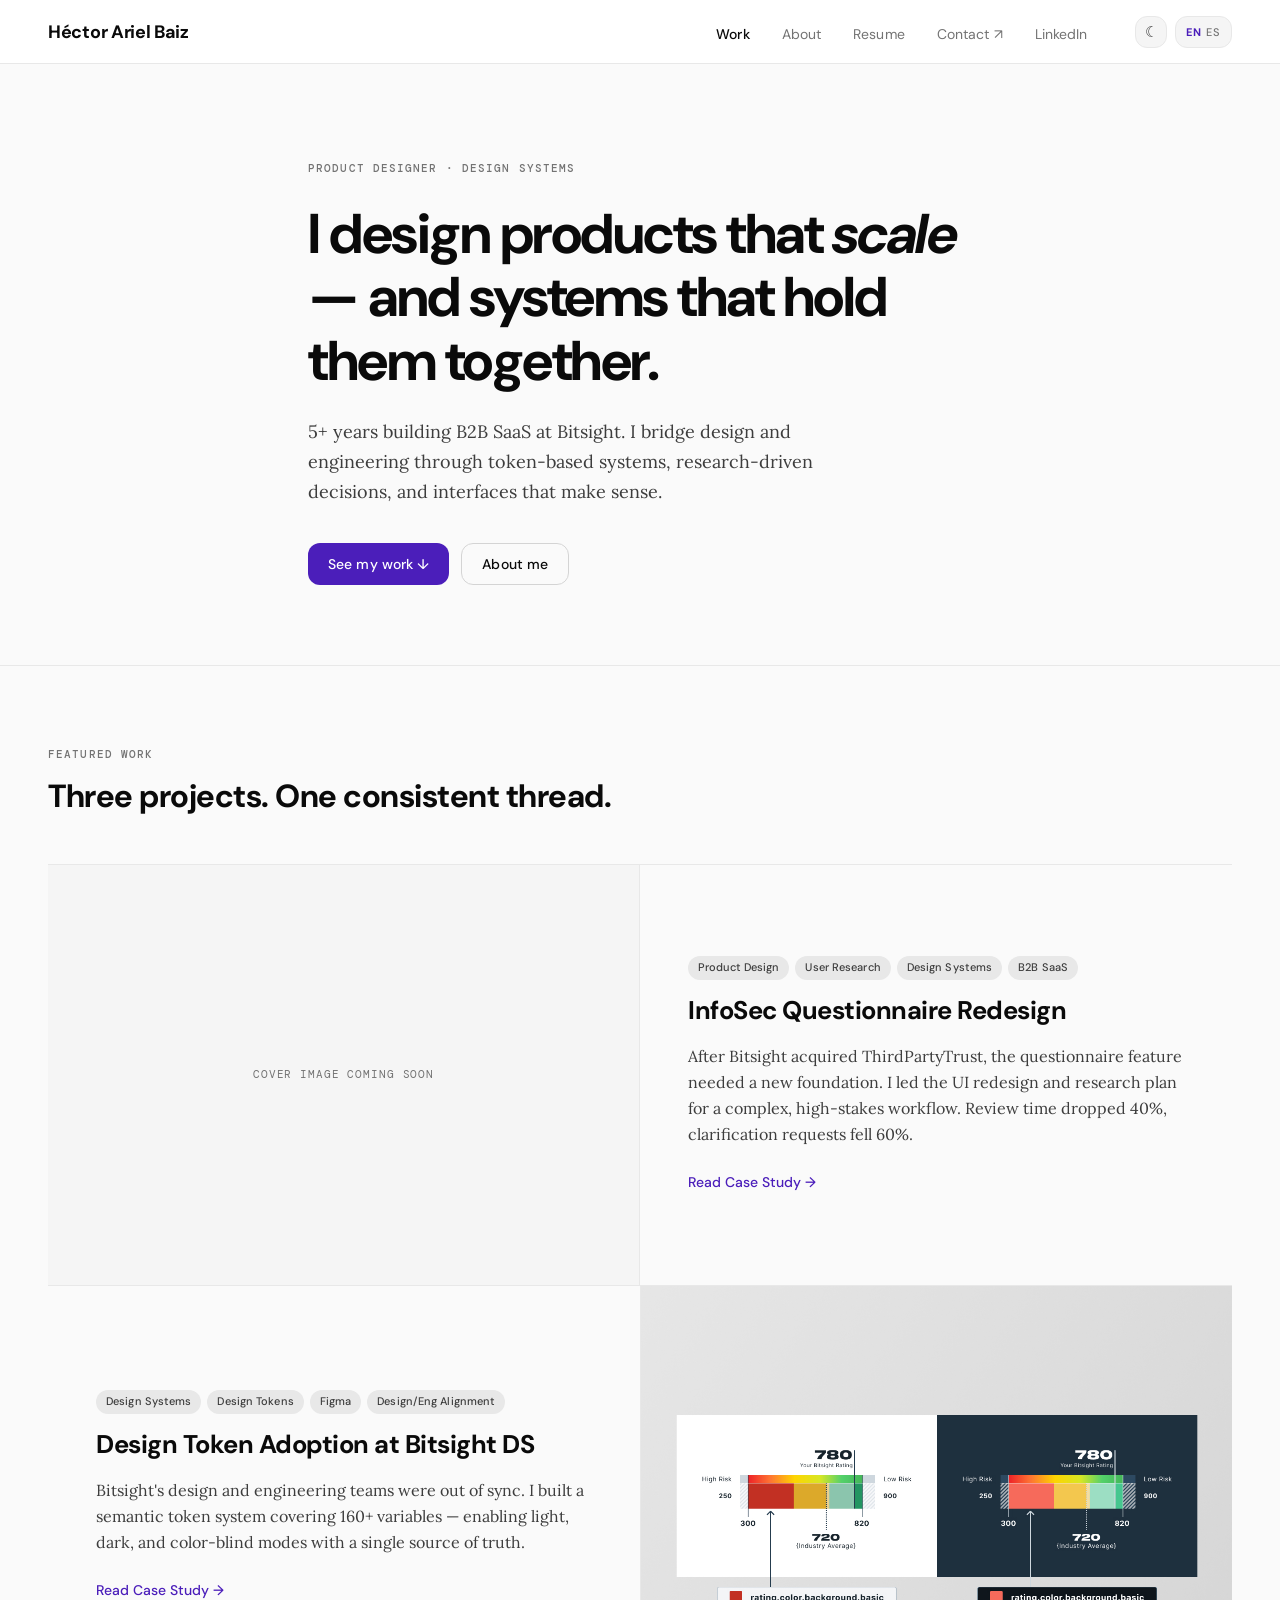
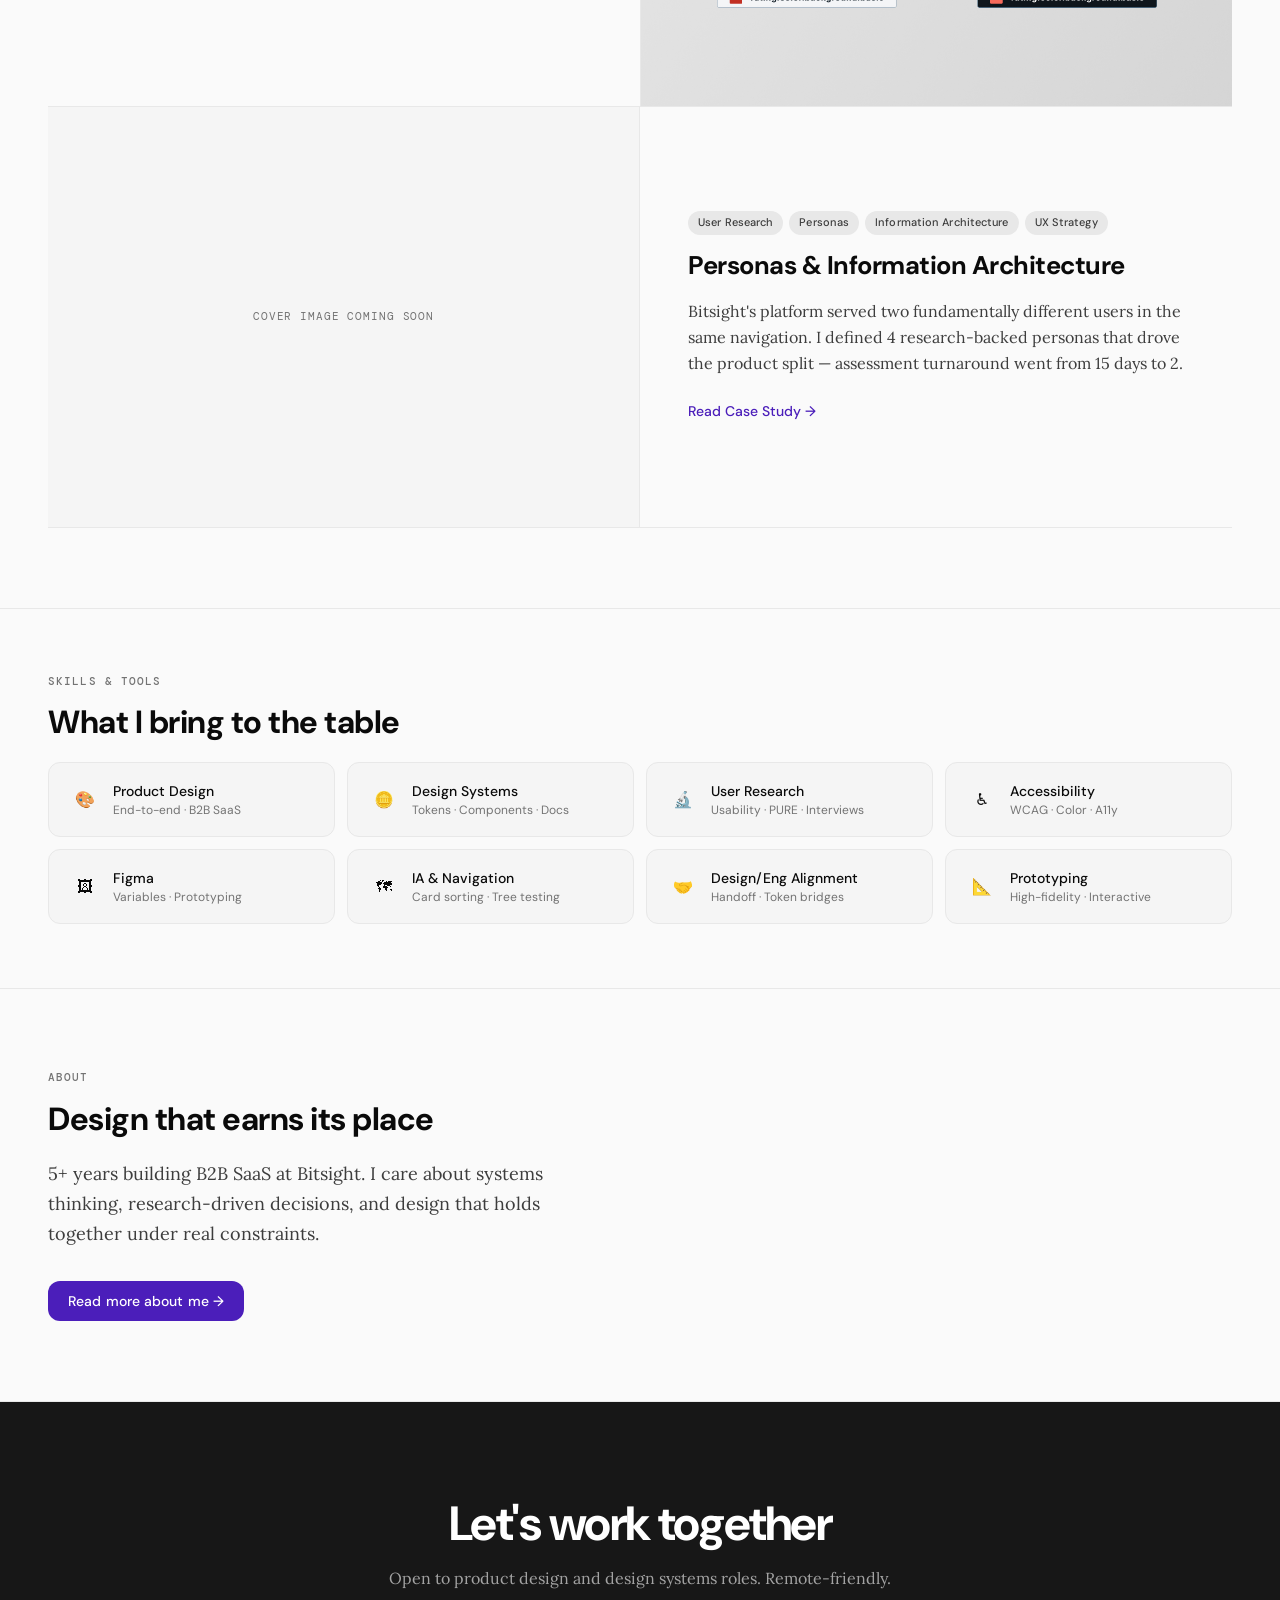
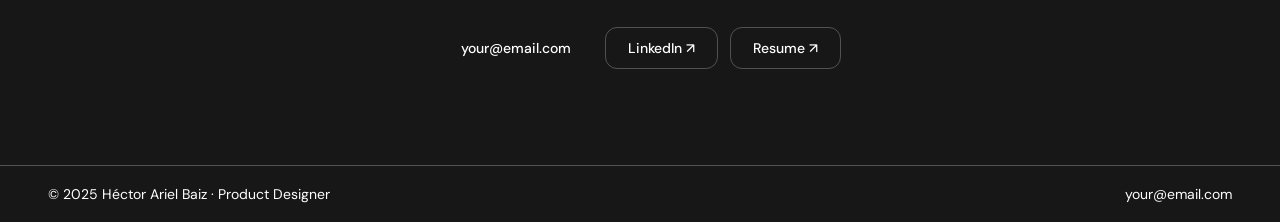
==== commit 038b1f4c: "nav updated" ====
--- a/index.html
+++ b/index.html
@@ -16,8 +16,9 @@
     <li><a href="#work" aria-current="page" data-i18n="nav.work">Work</a></li>
     <li><a href="about.html" data-i18n="nav.about">About</a></li>
     <li><a href="downloads/Hector-Ariel-Baiz-Resume-EN.pdf" target="_blank" data-i18n="nav.resume">Resume</a></li>
+    <li><a href="hariel.baiz@gmail.com" data-i18n="nav.contact" data-email-href>Contact</a></li>
+    <li><a href="https://linkedin.com/in/yourprofile" class="nav-cta" target="_blank" data-i18n="nav.linkedin">LinkedIn</a></li>
   </ul>
-  <a href="#" class="nav-cta" data-i18n="nav.contact" data-email-href>Contact ↗</a>
   <div class="nav-controls">
     <button class="theme-toggle" aria-label="Toggle theme">
       <span class="icon-moon">☾</span>
@@ -154,15 +155,15 @@
   <h2 class="reveal" data-i18n="contact.title">Let's work <em>together</em></h2>
   <p class="reveal" data-i18n="contact.sub">Open to product design and design systems roles. Remote-friendly.</p>
   <div class="contact-links reveal">
-    <a href="#" class="btn-white" data-email>your@email.com</a>
+    <a href="#" class="btn-white" data-email>hariel.baiz@gmail.com</a>
     <a href="https://linkedin.com/in/yourprofile" class="btn-ghost-dark">LinkedIn ↗</a>
     <a href="downloads/Hector-Ariel-Baiz-Resume-EN.pdf" target="_blank" class="btn-ghost-dark">Resume ↗</a>
   </div>
 </section>
 
 <footer>
-  <p data-i18n="footer.copy">© 2025 Héctor Ariel Baiz · Product Designer</p>
-  <a href="#" data-email>your@email.com</a>
+  <p data-i18n="footer.copy">© 2026 Héctor Ariel Baiz · Product Designer</p>
+  <a href="#" data-email>hariel.baiz@gmail.com</a>
 </footer>
 
 <script src="js/site.js" defer></script>
--- a/css/tokens.css
+++ b/css/tokens.css
@@ -64,7 +64,7 @@
   --bg-inverse: var(--n-900);  /* used for dark CTA / contact section */
 
   /* Surfaces */
-  --surface-card:    var(--n-0);
+  --surface-card:    var(--n-100);
   --surface-overlay: rgba(255,255,255,0.95);
 
   /* Text */
@@ -78,6 +78,7 @@
   --border:     var(--n-200);   /* default #e8e8e8 */
   --border-mid: var(--n-300);   /* medium  #d4d4d4 */
   --border-str: var(--n-400);   /* strong  #a3a3a3 */
+  --border-on-inverse: var(--n-600);
 
   /* Brand — interactive elements only */
   --brand:       var(--purple-500);  /* #2b0c7d */
@@ -87,8 +88,8 @@
   /* Nav */
   --nav-bg:      var(--surface-overlay);
   --nav-border:  var(--border);
-  --nav-text:    var(--text);
-  --nav-link:   var(--purple-500);
+  --nav-text:    var(--text-3);
+  --nav-link:   var(--text);
 
   /* Callout / feature card backgrounds */
   --surface-feature: var(--n-100);
--- a/css/base.css
+++ b/css/base.css
@@ -83,17 +83,20 @@
 /* Contact CTA — DM Sans Medium 14px brand */
 .nav-cta {
   font-family: var(--f-ui);
-  font-weight: 500;
-  font-size: 14px;
-  line-height: 20px;
-  letter-spacing: 0.1px;
-  color: var(--nav-link);
+  font-weight: 400;
+  font-size: 14px;
+  line-height: 20px;
+  letter-spacing: 0.1px;
+  color: var(--nav-text);
   text-decoration: none;
   white-space: nowrap;
   flex-shrink: 0;
   transition: opacity 0.15s;
 }
-.nav-cta:hover { opacity: 0.7; }
+.nav-cta:hover { 
+  font-weight: 500; 
+  color: var(--nav-link);
+}
 
 /* ── NAV CONTROLS (theme + lang) ────────────────────────── */
 .nav-controls {
@@ -281,20 +284,20 @@
 
 /* ── FOOTER ─────────────────────────────────────────────── */
 footer {
-  background: var(--bg-subtle);
-  border-top: 1px solid var(--border);
+  background: var(--bg-inverse);
   padding: 20px 48px;
   display: flex;
   align-items: center;
   justify-content: space-between;
   gap: 16px;
+  border-top: 1px solid var(--border-on-inverse);
 }
 footer p,
 footer a {
   font-family: var(--f-ui);
-  font-size: 12px;
+  font-size: 14px;
   line-height: 16px;
-  color: var(--text-3);
+  color: var(--text-on-inverse);
   text-decoration: none;
 }
 footer a:hover { color: var(--text); }
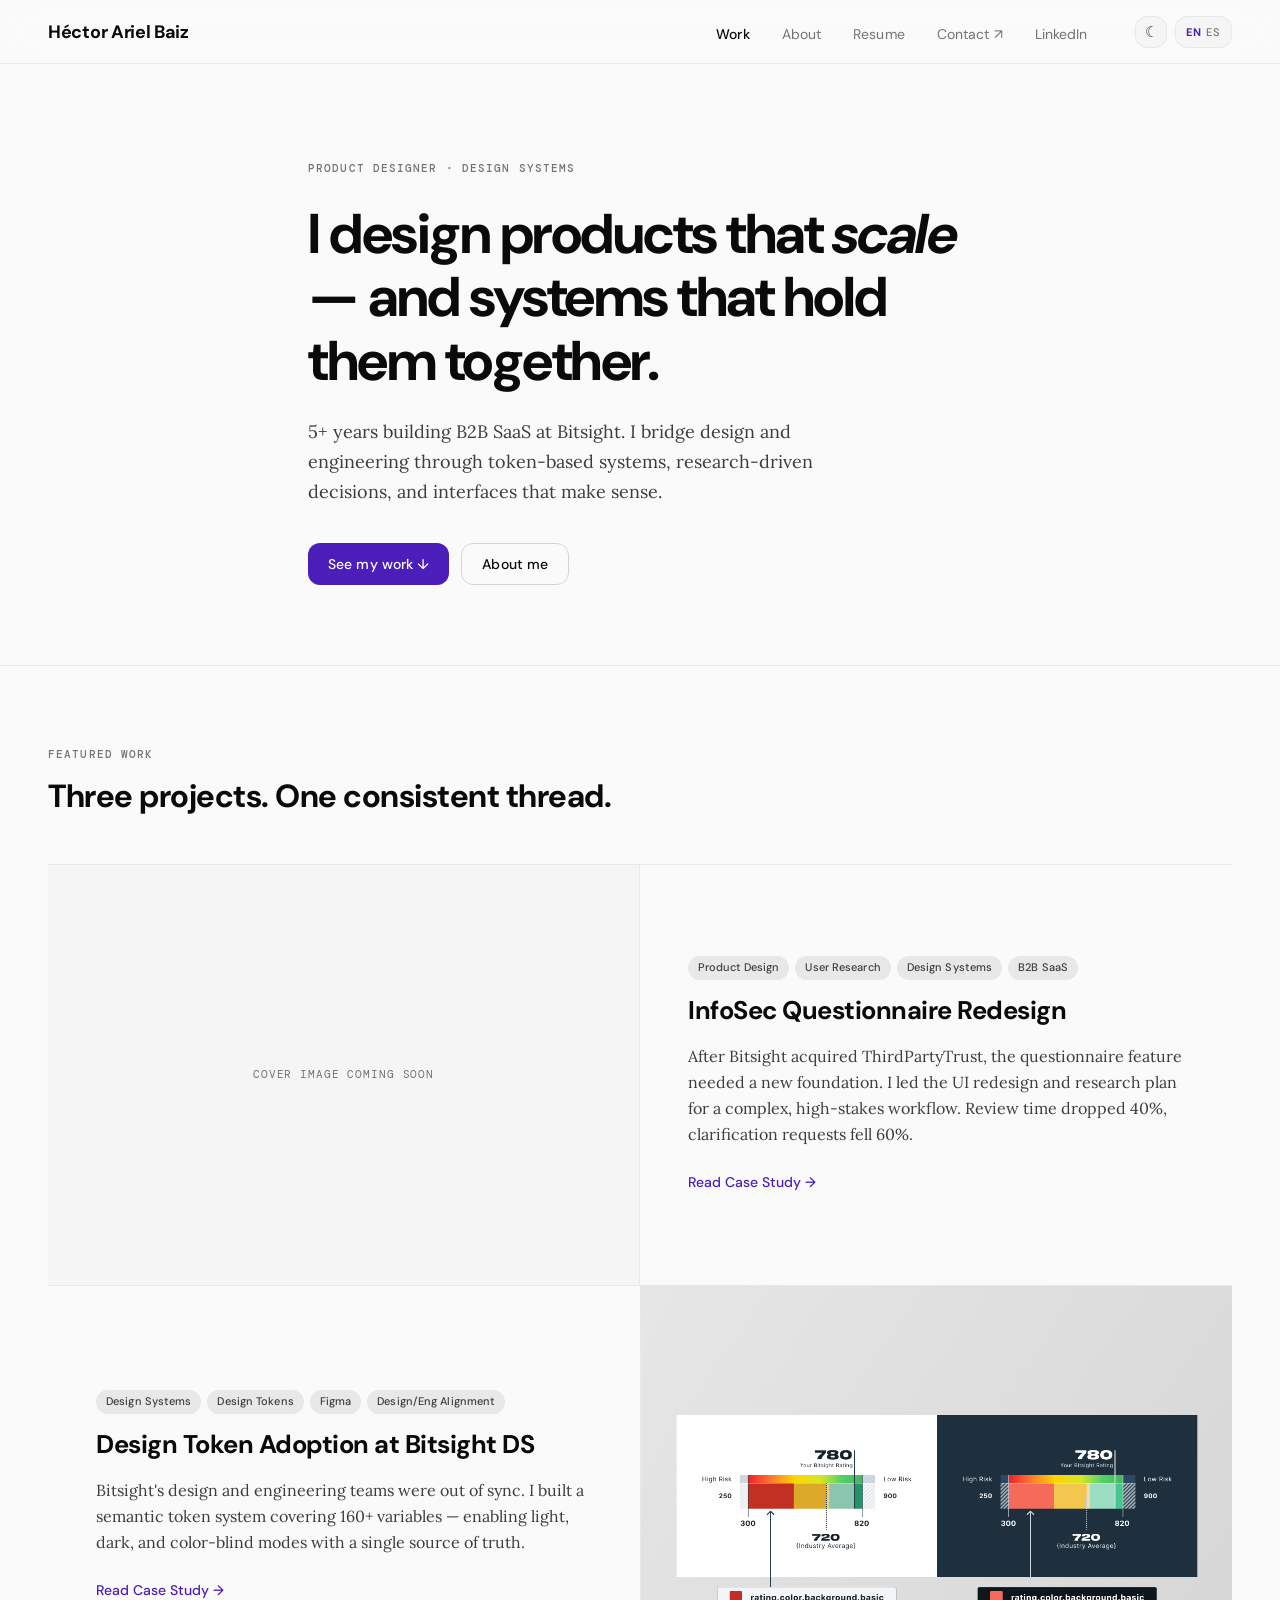
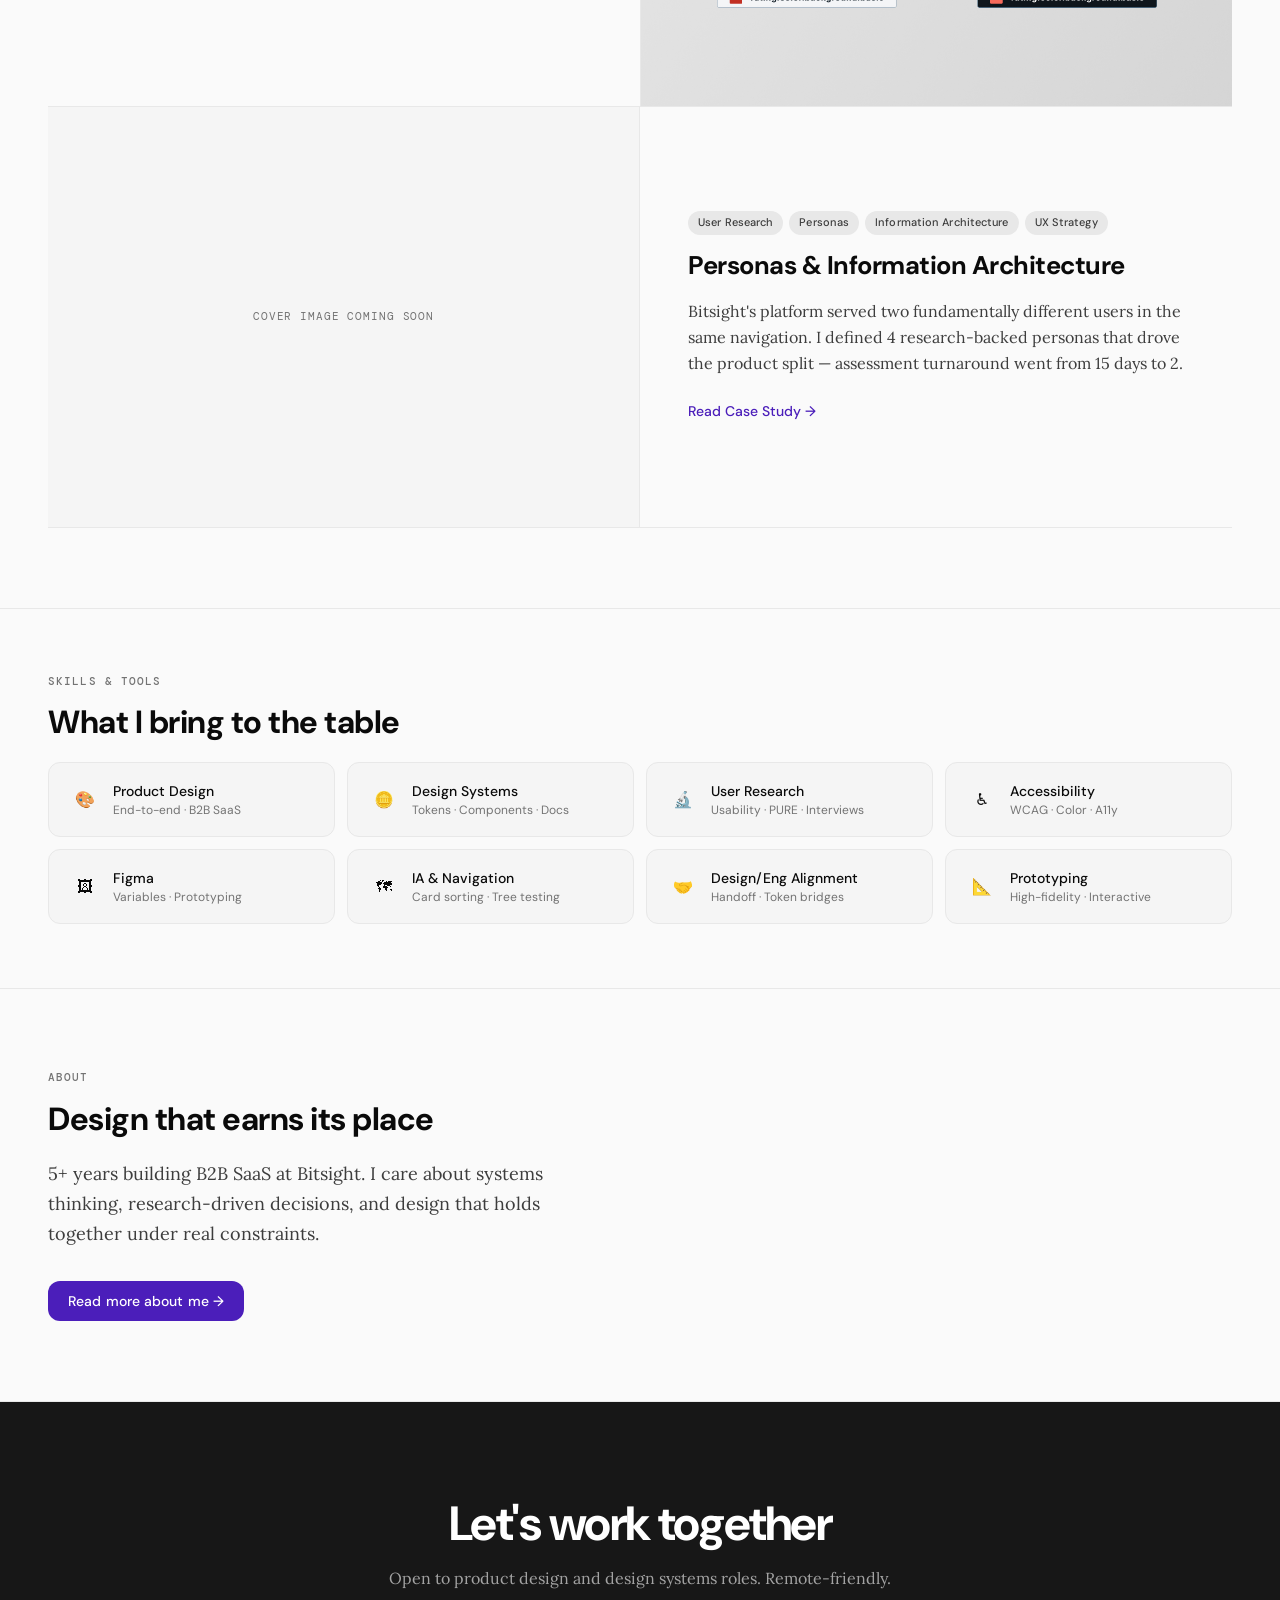
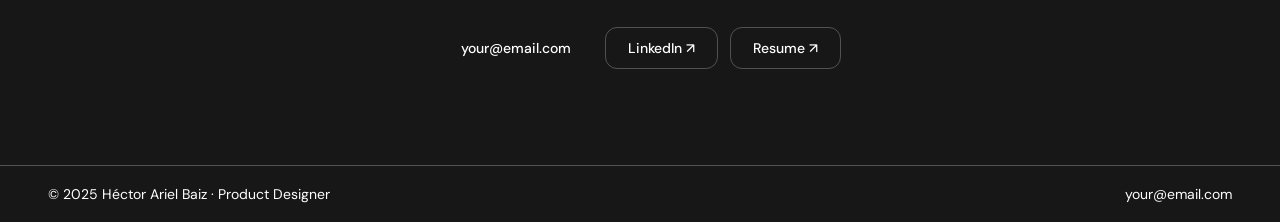
==== commit 05ea914f: "new files and updates to the case study and images for the new site architecture and requirements." ====
--- a/index.html
+++ b/index.html
@@ -94,7 +94,7 @@
     </a>
 
     <!-- Case Study 03 -->
-    <a href="case-study-personas-ia.html" class="case-row reveal">
+    <a href="case-study-new-site-architecture.html" class="case-row reveal">
       <figure class="case-row__image">
         <img src="images/cs-personas-cover.jpg"
              alt="Personas and IA redesign"
--- a/css/tokens.css
+++ b/css/tokens.css
@@ -35,6 +35,7 @@
 :root {
   /* Neutral scale — doc.cc foundation */
   --n-0:   #ffffff;
+  --n-0-opacity: #fafafa9f;
   --n-50:  #fafafa;
   --n-100: #f5f5f5;
   --n-200: #e8e8e8;
@@ -46,6 +47,7 @@
   --n-800: #262626;
   --n-900: #171717;
   --n-950: #0a0a0a;
+  --n-950-opacity: #1717179f;
 
   /* Brand primitives */
   --purple-600: #3a149a;   /* hover state */
@@ -62,6 +64,7 @@
   --bg-subtle:  var(--n-50);
   --bg-muted:   var(--n-100);
   --bg-inverse: var(--n-900);  /* used for dark CTA / contact section */
+  --bg-opacity: var(--n-0-opacity);
 
   /* Surfaces */
   --surface-card:    var(--n-100);
@@ -110,6 +113,7 @@
   --bg-subtle:  var(--n-900);
   --bg-muted:   var(--n-800);
   --bg-inverse: var(--n-100);    /* contact section flips to white in dark mode */
+  --bg-opacity:var(--n-950-opacity);
 
   /* Surfaces */
   --surface-card:    var(--n-800);
--- a/css/base.css
+++ b/css/base.css
@@ -8,7 +8,7 @@
 
 /* ── RESET ─────────────────────────────────────────────── */
 *, *::before, *::after { box-sizing: border-box; margin: 0; padding: 0; }
-html { scroll-behavior: smooth; }
+html { scroll-behavior: smooth; overflow-x: hidden; }
 img, video { max-width: 100%; display: block; }
 
 /* ── BASE ──────────────────────────────────────────────── */
@@ -27,7 +27,7 @@
   position: sticky;
   top: 0;
   z-index: 100;
-  background: var(--nav-bg);
+  background: var(--bg-opacity);
   backdrop-filter: blur(16px);
   -webkit-backdrop-filter: blur(16px);
   border-bottom: 1px solid var(--nav-border);
@@ -300,7 +300,7 @@
   color: var(--text-on-inverse);
   text-decoration: none;
 }
-footer a:hover { color: var(--text); }
+footer a:hover { font-weight: 600; }
 
 /* ── ANIMATIONS ─────────────────────────────────────────── */
 @keyframes fadeUp {
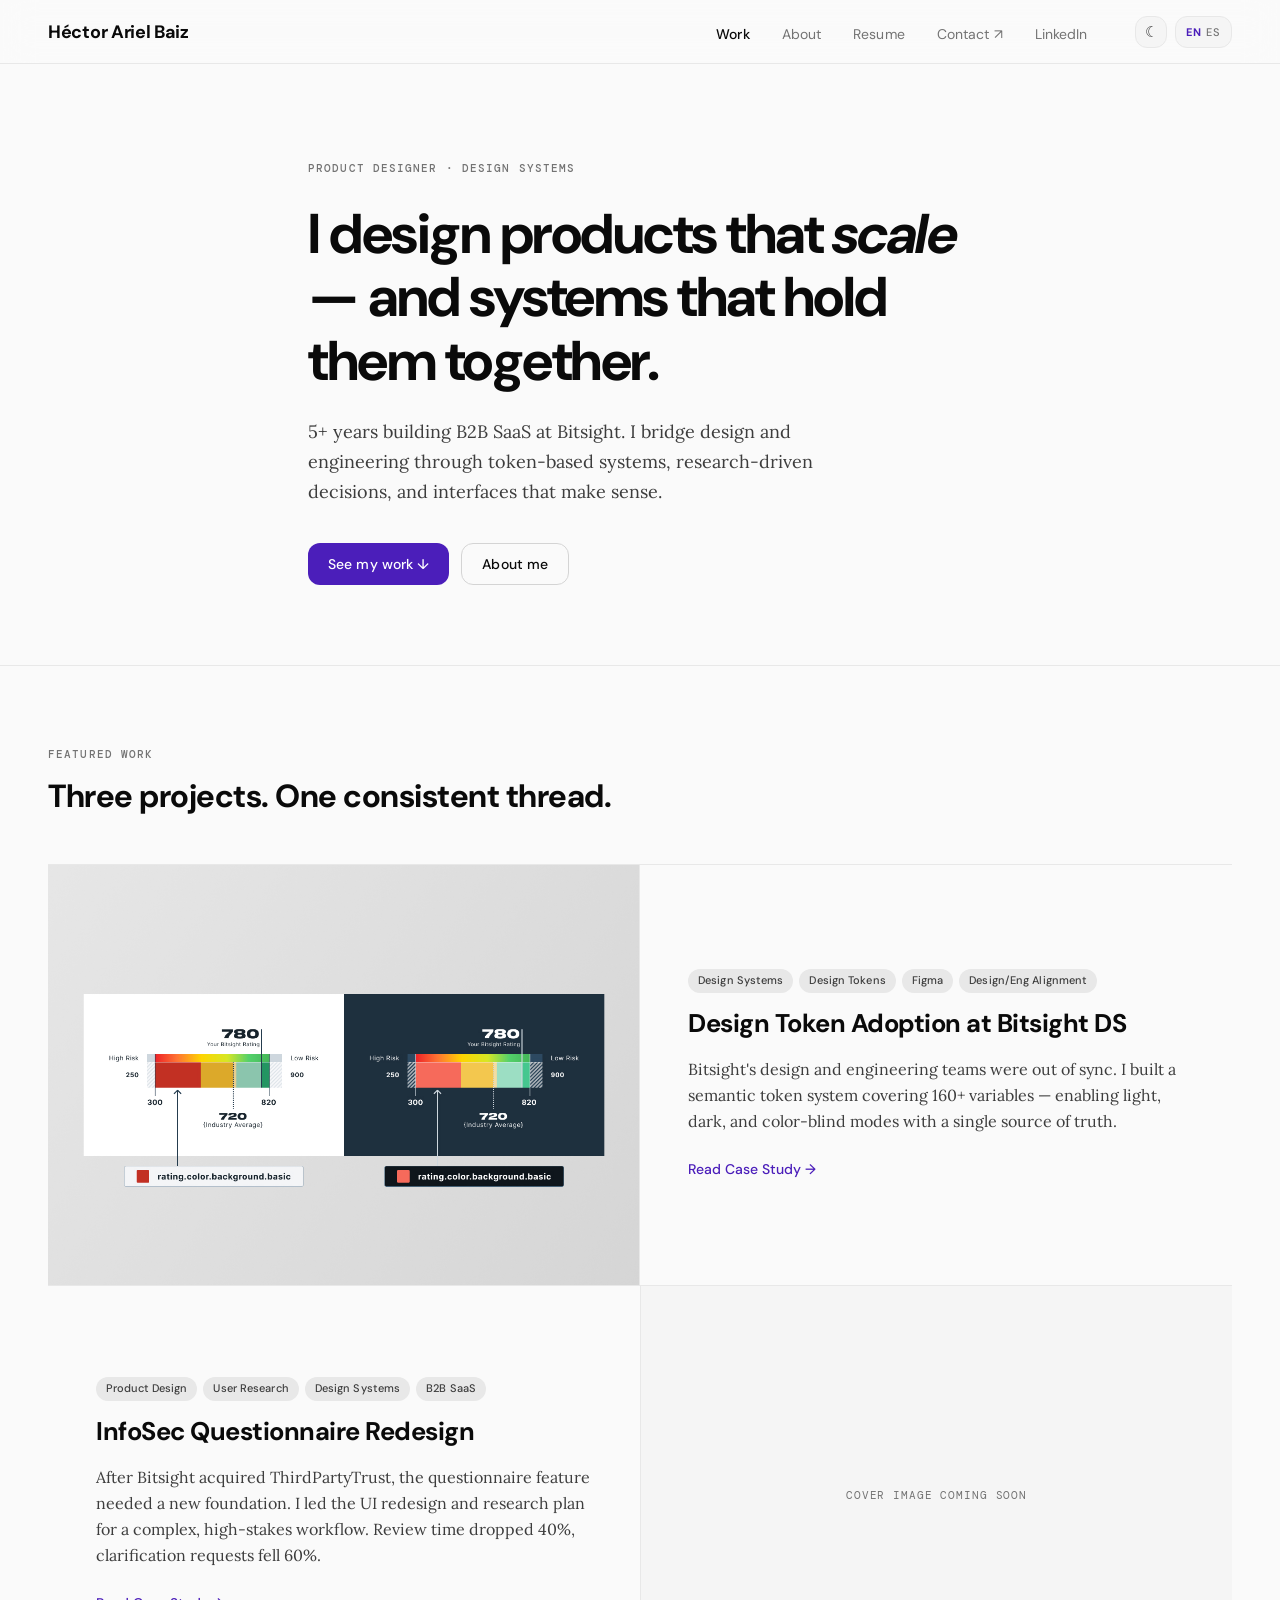
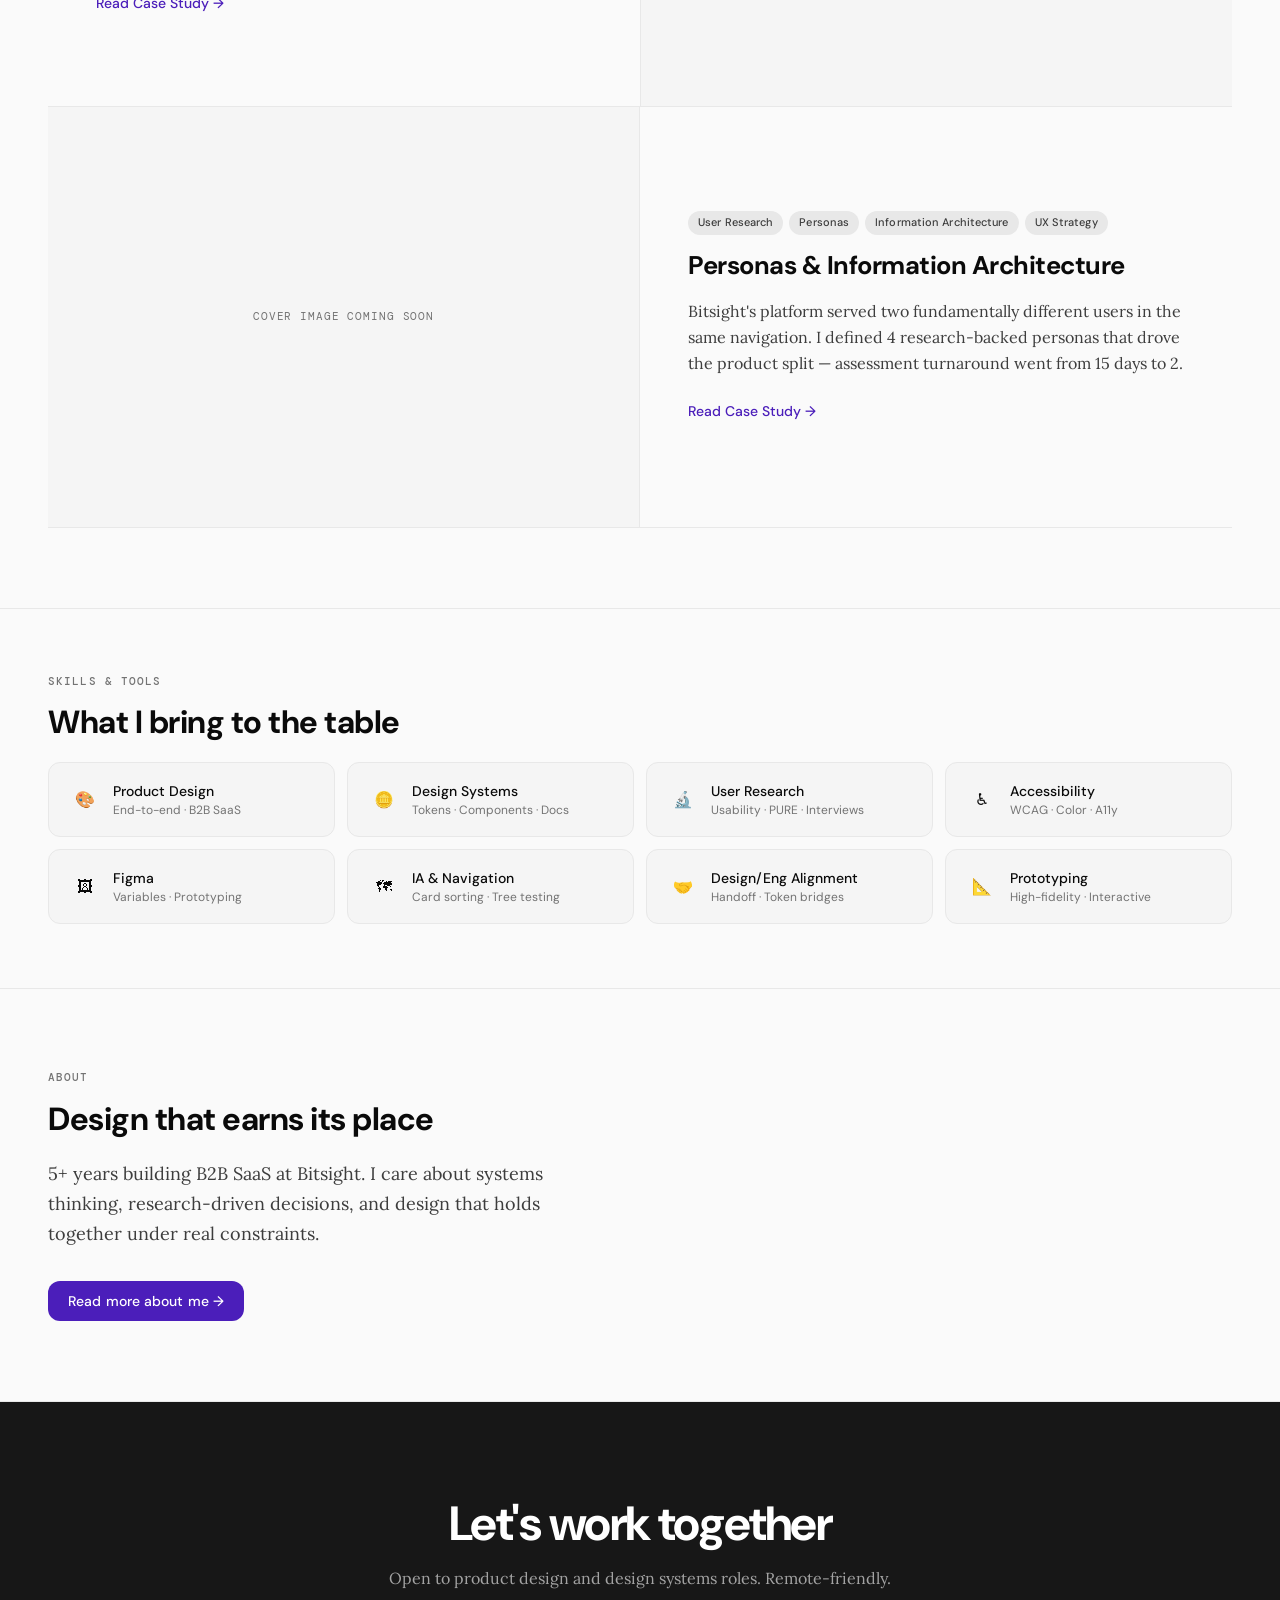
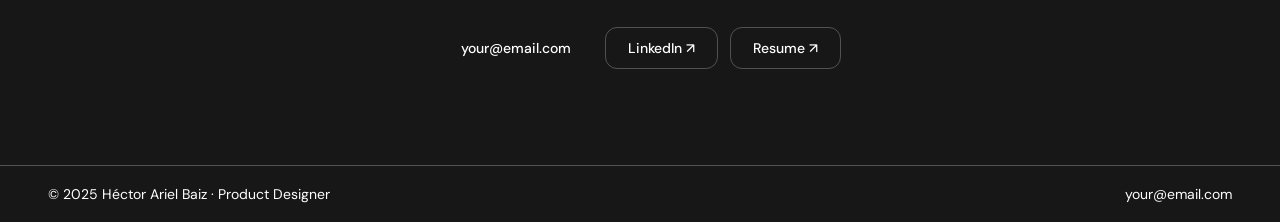
==== commit 13be1c64: "update:   case-study-new-site-architecture.html" ====
--- a/index.html
+++ b/index.html
@@ -53,8 +53,28 @@
 
   <div class="case-list">
 
-    <!-- Case Study 01 -->
-    <a href="case-study-infosec-questionnaire.html" class="case-row reveal">
+    <!-- Case Study 01 — Design Tokens -->
+    <a href="case-study-design-tokens.html" class="case-row reveal">
+      <figure class="case-row__image">
+        <img src="images/cs-tokens-cover.jpg"
+             alt="Design token system"
+             onerror="this.parentElement.classList.add('case-row__image--placeholder'); this.style.display='none'"/>
+      </figure>
+      <div class="case-row__body">
+        <div class="card-tags">
+          <span class="card-tag">Design Systems</span>
+          <span class="card-tag">Design Tokens</span>
+          <span class="card-tag">Figma</span>
+          <span class="card-tag">Design/Eng Alignment</span>
+        </div>
+        <h3 class="case-row__title">Design Token Adoption at Bitsight DS</h3>
+        <p class="case-row__desc">Bitsight's design and engineering teams were out of sync. I built a semantic token system covering 160+ variables — enabling light, dark, and color-blind modes with a single source of truth.</p>
+        <span class="case-row__cta" data-i18n="card.cta">Read Case Study →</span>
+      </div>
+    </a>
+
+    <!-- Case Study 02 — InfoSec Questionnaire -->
+    <a href="case-study-infosec-questionnaire.html" class="case-row case-row--reverse reveal">
       <figure class="case-row__image">
         <img src="images/cs-infosec-cover.jpg"
              alt="InfoSec Questionnaire redesign"
@@ -69,26 +89,6 @@
         </div>
         <h3 class="case-row__title">InfoSec Questionnaire Redesign</h3>
         <p class="case-row__desc">After Bitsight acquired ThirdPartyTrust, the questionnaire feature needed a new foundation. I led the UI redesign and research plan for a complex, high-stakes workflow. Review time dropped 40%, clarification requests fell 60%.</p>
-        <span class="case-row__cta" data-i18n="card.cta">Read Case Study →</span>
-      </div>
-    </a>
-
-    <!-- Case Study 02 -->
-    <a href="case-study-design-tokens.html" class="case-row case-row--reverse reveal">
-      <figure class="case-row__image">
-        <img src="images/cs-tokens-cover.jpg"
-             alt="Design token system"
-             onerror="this.parentElement.classList.add('case-row__image--placeholder'); this.style.display='none'"/>
-      </figure>
-      <div class="case-row__body">
-        <div class="card-tags">
-          <span class="card-tag">Design Systems</span>
-          <span class="card-tag">Design Tokens</span>
-          <span class="card-tag">Figma</span>
-          <span class="card-tag">Design/Eng Alignment</span>
-        </div>
-        <h3 class="case-row__title">Design Token Adoption at Bitsight DS</h3>
-        <p class="case-row__desc">Bitsight's design and engineering teams were out of sync. I built a semantic token system covering 160+ variables — enabling light, dark, and color-blind modes with a single source of truth.</p>
         <span class="case-row__cta" data-i18n="card.cta">Read Case Study →</span>
       </div>
     </a>
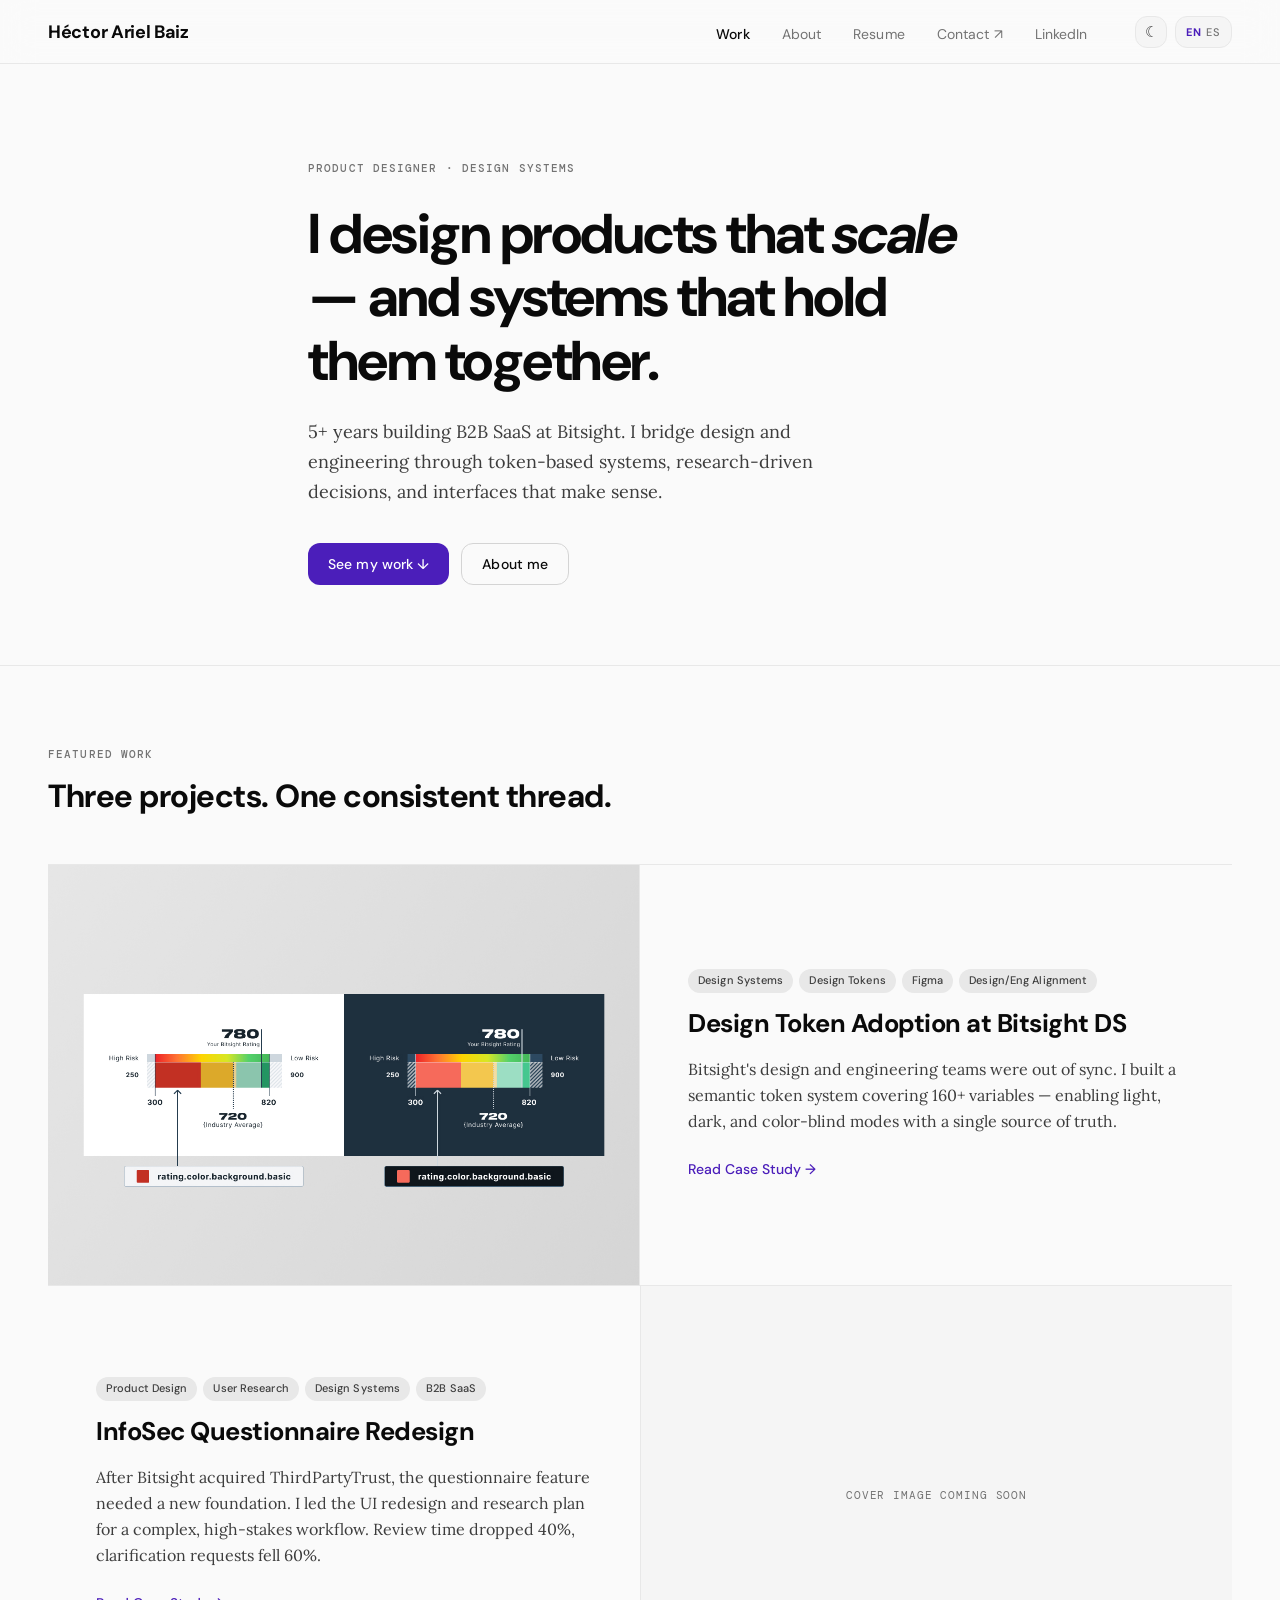
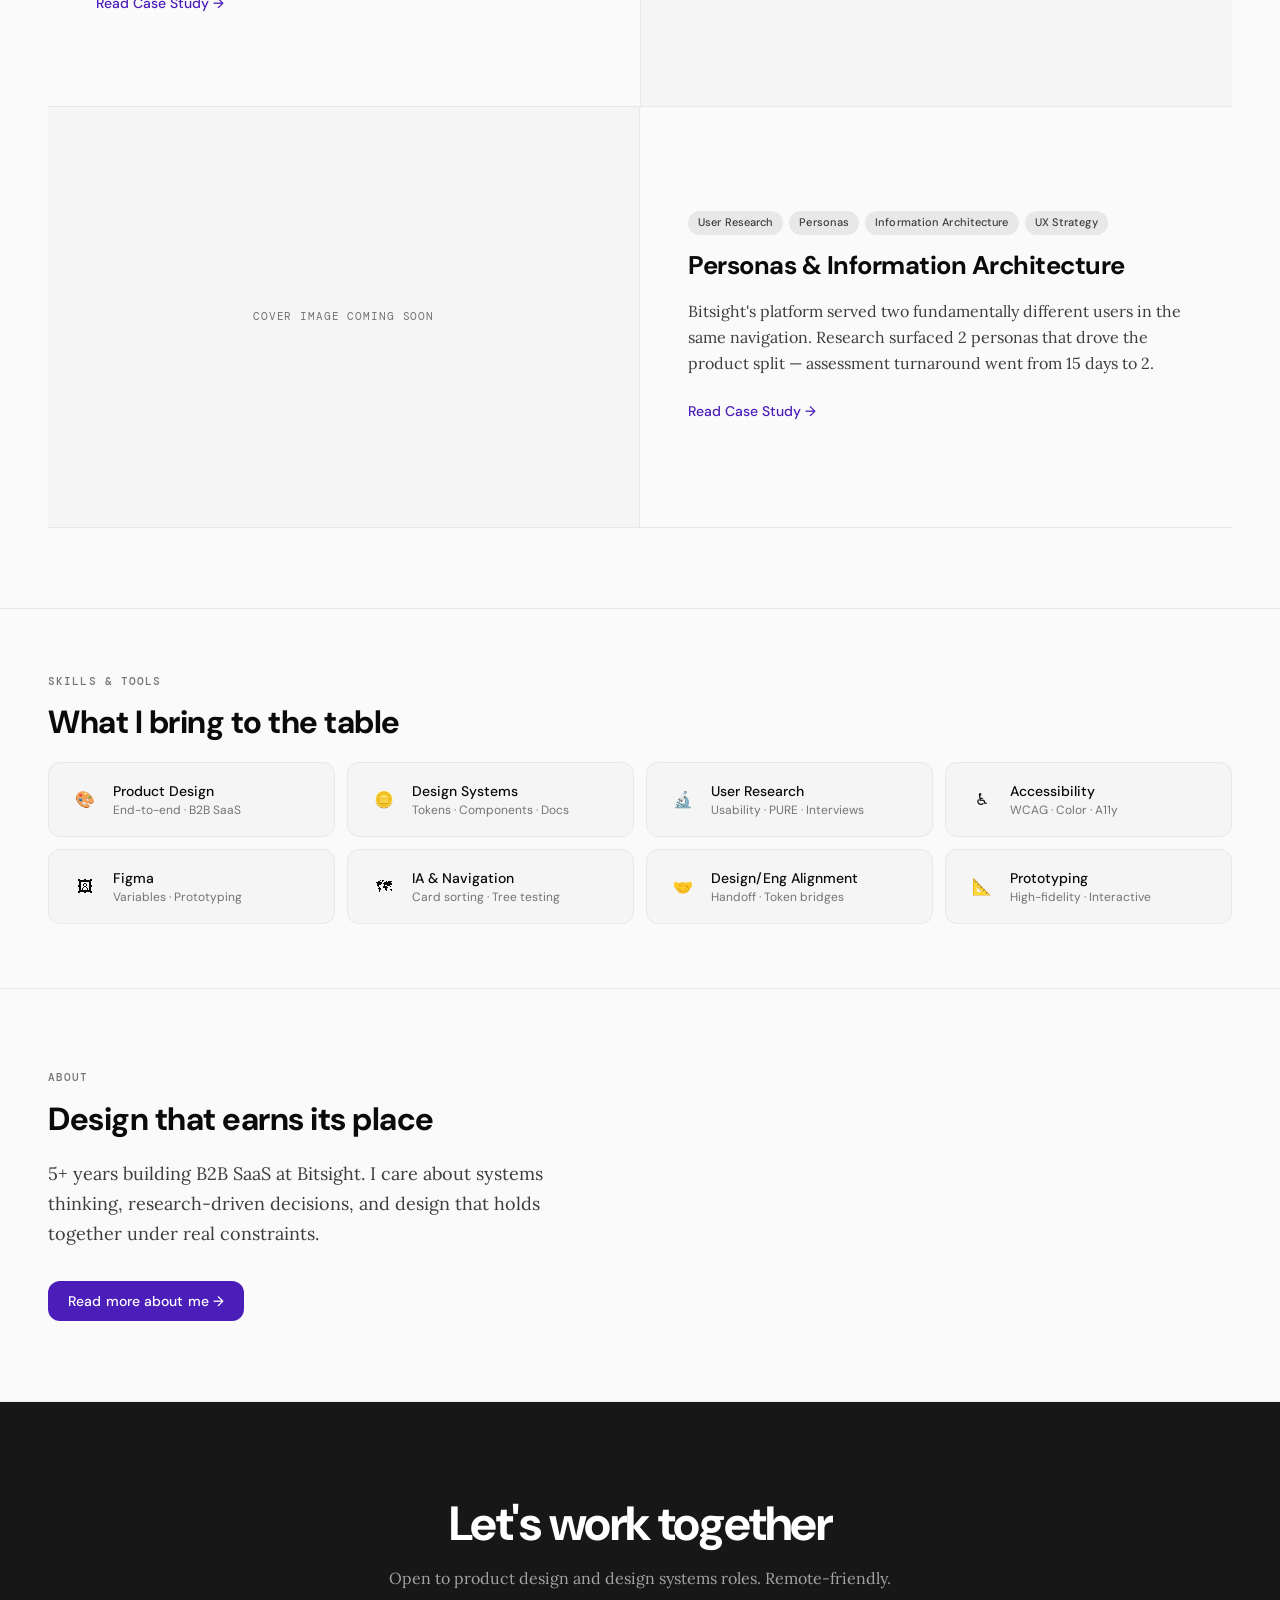
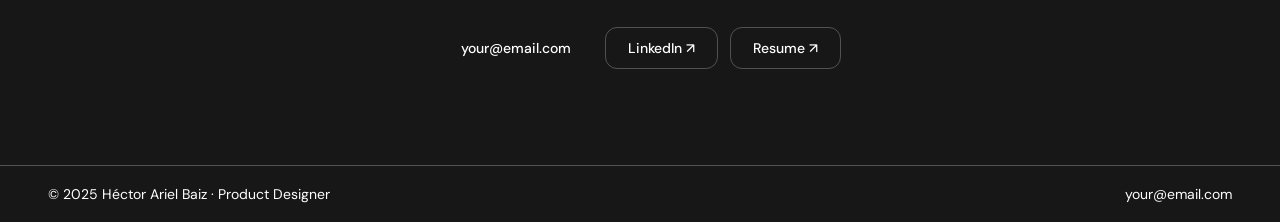
==== commit d7494bb7: "updated content and images of the case study to reflect the new site architecture and user experienc" ====
--- a/index.html
+++ b/index.html
@@ -108,7 +108,7 @@
           <span class="card-tag">UX Strategy</span>
         </div>
         <h3 class="case-row__title">Personas & Information Architecture</h3>
-        <p class="case-row__desc">Bitsight's platform served two fundamentally different users in the same navigation. I defined 4 research-backed personas that drove the product split — assessment turnaround went from 15 days to 2.</p>
+        <p class="case-row__desc">Bitsight's platform served two fundamentally different users in the same navigation. Research surfaced 2 personas that drove the product split — assessment turnaround went from 15 days to 2.</p>
         <span class="case-row__cta" data-i18n="card.cta">Read Case Study →</span>
       </div>
     </a>
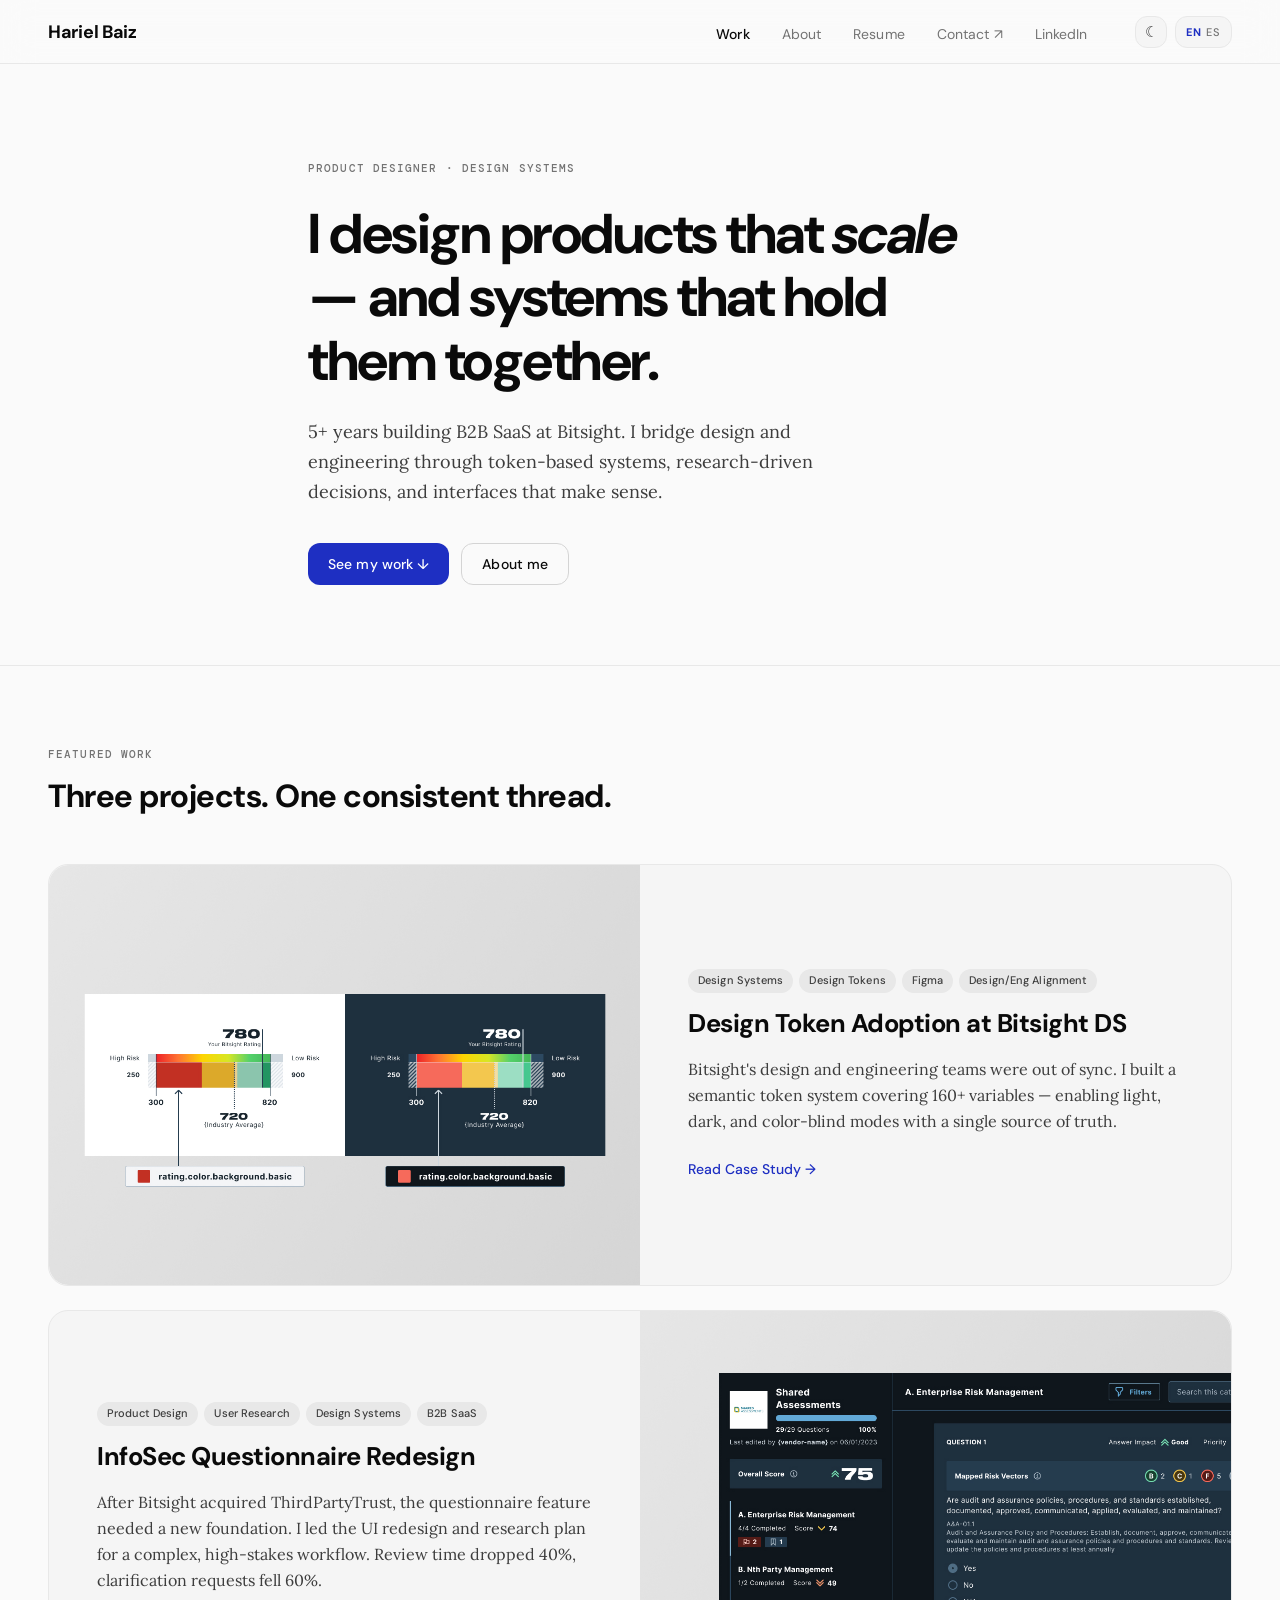
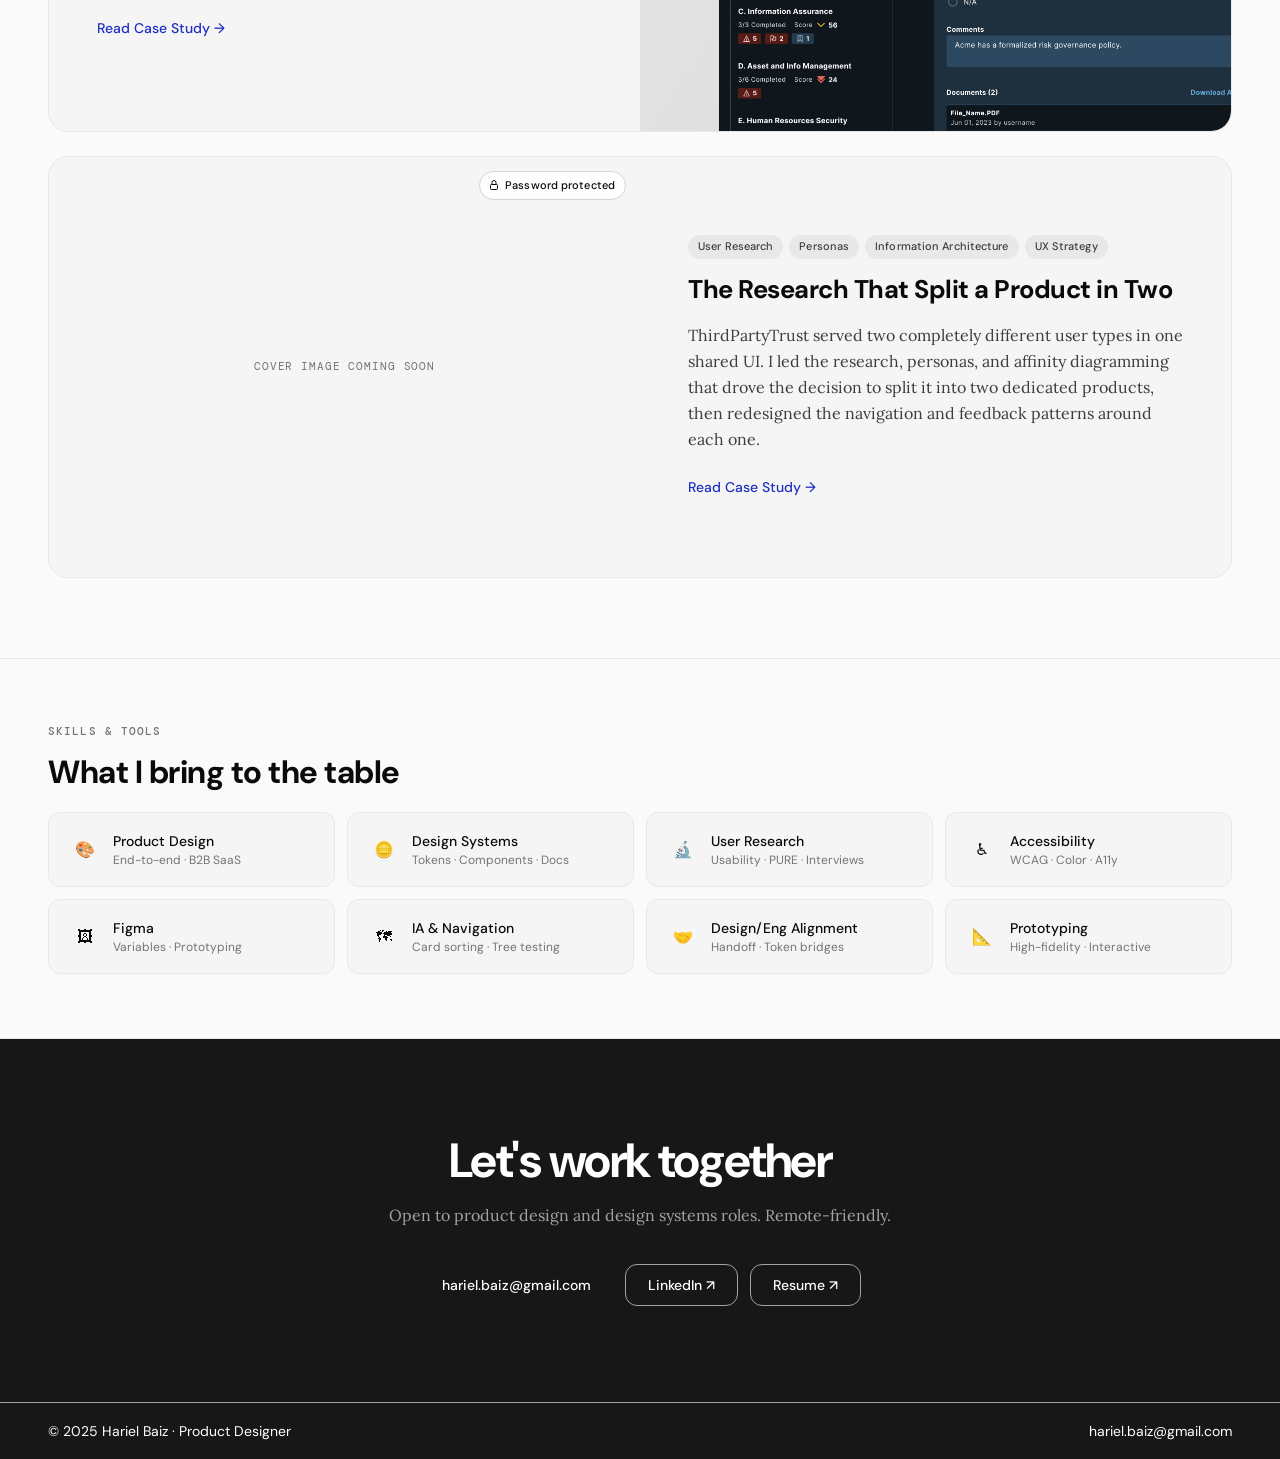
==== commit 99631e91: "brand color changes, updated resume files, and added a new image for the case study questionnaire co" ====
--- a/index.html
+++ b/index.html
@@ -6,18 +6,18 @@
   <link rel="stylesheet" href="css/base.css"/>
   <link rel="stylesheet" href="css/landing.css"/>
   <meta name="viewport" content="width=device-width, initial-scale=1.0"/>
-  <title>Héctor Ariel Baiz — Product Designer</title>
+  <title>Hariel Baiz — Product Designer</title>
 </head>
 <body>
 
 <nav>
-  <a class="nav-name" href="#" data-i18n="nav.brand">Héctor Ariel Baiz</a>
+  <a class="nav-name" href="#" data-i18n="nav.brand">Hariel Baiz</a>
   <ul class="nav-links">
     <li><a href="#work" aria-current="page" data-i18n="nav.work">Work</a></li>
     <li><a href="about.html" data-i18n="nav.about">About</a></li>
-    <li><a href="downloads/Hector-Ariel-Baiz-Resume-EN.pdf" target="_blank" data-i18n="nav.resume">Resume</a></li>
-    <li><a href="hariel.baiz@gmail.com" data-i18n="nav.contact" data-email-href>Contact</a></li>
-    <li><a href="https://linkedin.com/in/yourprofile" class="nav-cta" target="_blank" data-i18n="nav.linkedin">LinkedIn</a></li>
+    <li><a href="downloads/Hariel-Baiz-Resume-EN.pdf" target="_blank" data-i18n="nav.resume">Resume</a></li>
+    <li><a href="#" data-i18n="nav.contact" data-email-href>Contact</a></li>
+    <li><a href="https://www.linkedin.com/in/hariel-baiz" class="nav-cta" target="_blank" data-i18n="nav.linkedin">LinkedIn</a></li>
   </ul>
   <div class="nav-controls">
     <button class="theme-toggle" aria-label="Toggle theme">
@@ -76,7 +76,7 @@
     <!-- Case Study 02 — InfoSec Questionnaire -->
     <a href="case-study-infosec-questionnaire.html" class="case-row case-row--reverse reveal">
       <figure class="case-row__image">
-        <img src="images/cs-infosec-cover.jpg"
+        <img src="images/cs-questionnaire-cover.jpg"
              alt="InfoSec Questionnaire redesign"
              onerror="this.parentElement.classList.add('case-row__image--placeholder'); this.style.display='none'"/>
       </figure>
@@ -99,6 +99,13 @@
         <img src="images/cs-personas-cover.jpg"
              alt="Personas and IA redesign"
              onerror="this.parentElement.classList.add('case-row__image--placeholder'); this.style.display='none'"/>
+        <span class="case-row__lock" aria-label="Password protected case study">
+          <svg viewBox="0 0 24 24" fill="none" xmlns="http://www.w3.org/2000/svg" aria-hidden="true">
+            <rect x="5" y="11" width="14" height="10" rx="2" stroke="currentColor" stroke-width="2"/>
+            <path d="M8 11V7a4 4 0 0 1 8 0v4" stroke="currentColor" stroke-width="2" stroke-linecap="round"/>
+          </svg>
+          Password protected
+        </span>
       </figure>
       <div class="case-row__body">
         <div class="card-tags">
@@ -107,8 +114,8 @@
           <span class="card-tag">Information Architecture</span>
           <span class="card-tag">UX Strategy</span>
         </div>
-        <h3 class="case-row__title">Personas & Information Architecture</h3>
-        <p class="case-row__desc">Bitsight's platform served two fundamentally different users in the same navigation. Research surfaced 2 personas that drove the product split — assessment turnaround went from 15 days to 2.</p>
+        <h3 class="case-row__title">The Research That Split a Product in Two</h3>
+        <p class="case-row__desc">ThirdPartyTrust served two completely different user types in one shared UI. I led the research, personas, and affinity diagramming that drove the decision to split it into two dedicated products, then redesigned the navigation and feedback patterns around each one.</p>
         <span class="case-row__cta" data-i18n="card.cta">Read Case Study →</span>
       </div>
     </a>
@@ -138,17 +145,6 @@
 
 <div class="divider"></div>
 
-<!-- ── ABOUT TEASER ── -->
-<section id="about" class="section">
-  <div class="about-teaser reveal">
-    <span class="section-label" data-i18n="about.label">About</span>
-    <h2 class="section-title" data-i18n="about.title">Design that earns its place</h2>
-    <p class="section-sub">5+ years building B2B SaaS at Bitsight. I care about systems thinking, research-driven decisions, and design that holds together under real constraints.</p>
-    <a href="about.html" class="btn-primary">Read more about me →</a>
-  </div>
-</section>
-
-<div class="divider"></div>
 
 <!-- ── CONTACT ── -->
 <section class="contact-dark">
@@ -156,16 +152,17 @@
   <p class="reveal" data-i18n="contact.sub">Open to product design and design systems roles. Remote-friendly.</p>
   <div class="contact-links reveal">
     <a href="#" class="btn-white" data-email>hariel.baiz@gmail.com</a>
-    <a href="https://linkedin.com/in/yourprofile" class="btn-ghost-dark">LinkedIn ↗</a>
-    <a href="downloads/Hector-Ariel-Baiz-Resume-EN.pdf" target="_blank" class="btn-ghost-dark">Resume ↗</a>
+    <a href="https://www.linkedin.com/in/hariel-baiz" class="btn-ghost-dark">LinkedIn ↗</a>
+    <a href="downloads/Hariel-Baiz-Resume-EN.pdf" target="_blank" class="btn-ghost-dark">Resume ↗</a>
   </div>
 </section>
 
 <footer>
-  <p data-i18n="footer.copy">© 2026 Héctor Ariel Baiz · Product Designer</p>
+  <p data-i18n="footer.copy">© 2026 Hariel Baiz · Product Designer</p>
   <a href="#" data-email>hariel.baiz@gmail.com</a>
 </footer>
 
 <script src="js/site.js" defer></script>
 </body>
 </html>
+                                                                                                           
--- a/css/tokens.css
+++ b/css/tokens.css
@@ -14,9 +14,9 @@
  *
  * COLOR RULES
  *   · UI uses neutral scale exclusively
- *   · --brand (#2b0c7d) = interactive only:
+ *   · --brand (#1e2fc2, blue) = interactive only:
  *     buttons, links, active nav, focus ring, tags text
- *   · Illustration palette (magenta, purple tints) = NOT for UI
+ *   · Accent illustration palette (orange, yellow) = NOT for UI
  *
  * TYPOGRAPHY RULES (from Figma Typography page)
  *   Display  → Space Grotesk Bold    72/56/40px  tracking -2/-1.5/-1px
@@ -49,10 +49,25 @@
   --n-950: #0a0a0a;
   --n-950-opacity: #1717179f;
 
-  /* Brand primitives */
-  --purple-600: #3a149a;   /* hover state */
-  --purple-700: #2b0c7d;   /* default interactive */
-  --purple-300: #9b7dff;   /* brand on dark bg */
+  /* Brand primitives — blue scale (poster reference)
+     Dark mode needs separate values for TEXT (must be light enough to
+     read on near-black bg) vs FILL (must be dark enough for white
+     button text to pass AA on top of it) — a single mid-blue can't
+     satisfy both. See blue-400 (text) vs blue-500 (fill) below. */
+  --blue-300: #8CA0FF;   /* lightest — dark-mode text hover (WCAG AA verified) */
+  --blue-400: #6E86FF;   /* dark-mode default TEXT (links, tags, CTAs) — AA verified */
+  --blue-500: #3350F0;   /* dark-mode button/progress FILL (pairs with white text) — AA verified */
+  --blue-600: #1E2FC2;   /* primary interactive — light-mode default (text + fill) */
+  --blue-700: #131F94;   /* deepest blue — light-mode hover */
+
+  /* Accent primitives — illustration / decorative use only, not for core UI */
+  --orange-500: #E2601C;
+  --yellow-500: #E3A72A;
+
+  /* Legacy purple aliases kept for reference — no longer used as brand */
+  --purple-600: #3a149a;
+  --purple-700: #2b0c7d;
+  --purple-300: #9b7dff;
   --purple-500: #4B1EBA;
   --purple-400: #673CD8;
 }
@@ -81,12 +96,14 @@
   --border:     var(--n-200);   /* default #e8e8e8 */
   --border-mid: var(--n-300);   /* medium  #d4d4d4 */
   --border-str: var(--n-400);   /* strong  #a3a3a3 */
-  --border-on-inverse: var(--n-600);
+  --border-on-inverse: var(--n-400);  /* 7.11:1 vs --bg-inverse here (near-black #171717) */
 
   /* Brand — interactive elements only */
-  --brand:       var(--purple-500);  /* #2b0c7d */
-  --brand-hover: var(--purple-600);  /* #3a149a */
-  --brand-tag-bg: var(--n-200);      /* tag pill background */
+  --brand:       var(--blue-600);  /* #1E2FC2 — text/link use */
+  --brand-hover: var(--blue-700);  /* #131F94 */
+  --brand-fill:       var(--brand);        /* button/progress-bar backgrounds */
+  --brand-fill-hover: var(--brand-hover);
+  --brand-tag-bg: var(--n-200);    /* tag pill background */
 
   /* Nav */
   --nav-bg:      var(--surface-overlay);
@@ -130,17 +147,25 @@
   --border:     var(--n-700);   /* #262626 */
   --border-mid: var(--n-600);   /* #3d3d3d */
   --border-str: var(--n-500);   /* #525252 */
-
-  /* Brand — lighter purple for dark bg contrast */
-  --brand:       var(--purple-400); 
-  --brand-hover: var(--purple-300);
-  --brand-tag-bg: var(--n-600);
+  /* --bg-inverse flips to near-white here — was missing this override
+     entirely, so .btn-ghost-dark's border fell back to the light-mode
+     value (n-600) or, worse, a hardcoded white that vanished. */
+  --border-on-inverse: var(--n-500);  /* 4.35:1 vs --bg-inverse here (near-white #f5f5f5) */
+
+  /* Brand — text use: lighter blue, AA-verified against --bg and --bg-subtle */
+  --brand:       var(--blue-400);
+  --brand-hover: var(--blue-300);
+  /* Fill use (buttons, progress bar): darker blue so white text stays AA-compliant */
+  --brand-fill:       var(--blue-500);
+  --brand-fill-hover: var(--blue-600);
+  /* n-600 was too light for blue-400 text (1.2:1) — n-800 gives 4.7:1 */
+  --brand-tag-bg: var(--n-800);
 
   /* Nav */
   --nav-bg:     var(--surface-overlay);
   --nav-border: var(--border);
-  --nav-text:   var(--text);
-  --nav-link:   var(--purple-300);
+  --nav-text:   var(--text-3);
+  --nav-link:   var(--text);
 
   /* Callout surfaces */
   --surface-feature: var(--n-900);
@@ -202,9 +227,9 @@
   --radius-sm:  var(--r-sm);
   --radius-md:  var(--r-md);
   --radius-lg:  var(--r-lg);
-  --purple:     var(--brand);
-  --purple-mid: var(--brand-hover);
-  --magenta:    var(--brand);
+  --purple:     var(--brand);        /* now resolves to blue */
+  --purple-mid: var(--brand-hover);  /* now resolves to blue */
+  --magenta:    var(--brand);        /* now resolves to blue */
   --bg-soft:    var(--bg-subtle);
   --bg-card:    var(--surface-card);
   --text-mid:   var(--text-2);
--- a/css/base.css
+++ b/css/base.css
@@ -181,7 +181,7 @@
   line-height: 20px;
   letter-spacing: 0.1px;
   color: #fff;
-  background: var(--brand);
+  background: var(--brand-fill);
   padding: 10px 20px;
   border-radius: var(--r-md);
   border: none;
@@ -191,7 +191,7 @@
   white-space: nowrap;
 }
 .btn-primary:hover {
-  background: var(--brand-hover);
+  background: var(--brand-fill-hover);
   transform: translateY(-1px);
 }
 
@@ -248,7 +248,7 @@
   font-size: 14px;
   line-height: 20px;
   color: var(--text-on-inverse);
-  border: 1px solid rgba(255,255,255,0.25);
+  border: 1px solid var(--border-on-inverse);
   padding: 10px 22px;
   border-radius: var(--r-md);
   text-decoration: none;
@@ -256,7 +256,7 @@
   background: transparent;
   transition: border-color 0.15s;
 }
-.btn-ghost-dark:hover { border-color: rgba(255,255,255,0.6); }
+.btn-ghost-dark:hover { border-color: var(--text-on-inverse); }
 
 /* ── CHIPS / TAGS ───────────────────────────────────────── */
 
@@ -350,7 +350,7 @@
 .progress-fill {
   height: 100%;
   width: 0%;
-  background: var(--brand);
+  background: var(--brand-fill);
   transition: width 0.1s linear;
 }
 
--- a/css/landing.css
+++ b/css/landing.css
@@ -84,10 +84,11 @@
   flex-wrap: wrap;
 }
 
-/* ── CASE LIST — one row per project ────────────────────── */
+/* ── CASE LIST — one card per project ───────────────────── */
 .case-list {
   display: flex;
   flex-direction: column;
+  gap: var(--space-md);
   margin-top: 48px;
 }
 
@@ -97,14 +98,17 @@
   align-items: stretch;
   text-decoration: none;
   color: inherit;
-  border-top: 1px solid var(--border);
-  transition: background 0.2s;
+  background: var(--surface-card);
+  border: 1px solid var(--border);
+  border-radius: var(--r-lg);
+  overflow: hidden;
+  transition: background 0.2s, border-color 0.2s;
   min-height: 420px;
 }
-.case-list .case-row:last-child {
-  border-bottom: 1px solid var(--border);
-}
-.case-row:hover { background: var(--bg-subtle); }
+.case-row:hover {
+  background: var(--bg-subtle);
+  border-color: var(--border-mid);
+}
 
 /* Flip layout on even rows */
 .case-row--reverse { direction: rtl; }
@@ -118,13 +122,13 @@
   display: flex;
   align-items: center;
   justify-content: center;
-  border-right: 1px solid var(--border);
   min-height: 420px;
   position: relative;
+  /* Match the card's outer radius on the two outer corners only */
+  border-radius: var(--r-lg) 0 0 var(--r-lg);
 }
 .case-row--reverse .case-row__image {
-  border-right: none;
-  border-left: 1px solid var(--border);
+  border-radius: 0 var(--r-lg) var(--r-lg) 0;
 }
 .case-row__image img {
   width: 100%;
@@ -132,6 +136,29 @@
   object-fit: cover;
   display: block;
 }
+
+/* Password-protected badge on case study thumbnail */
+.case-row__lock {
+  position: absolute;
+  top: 14px;
+  right: 14px;
+  z-index: 1;
+  display: inline-flex;
+  align-items: center;
+  gap: 5px;
+  font-family: var(--f-ui);
+  font-size: 11px;
+  font-weight: 500;
+  letter-spacing: 0.1px;
+  color: var(--text);
+  background: var(--surface-overlay);
+  border: 1px solid var(--border-mid);
+  padding: 5px 10px 5px 8px;
+  border-radius: var(--r-pill);
+}
+.case-row--reverse .case-row__lock { right: auto; left: 14px; }
+.case-row__lock svg { width: 12px; height: 12px; flex-shrink: 0; }
+
 /* Placeholder shown via onerror */
 .case-row__image--placeholder::after {
   content: 'Cover image coming soon';
@@ -263,8 +290,8 @@
   .case-row--reverse { direction: ltr; }
   .case-row__image {
     min-height: 260px;
-    border-right: none !important;
-    border-left: none !important;
+    /* Stacked layout: round only the top corners, image now sits on top */
+    border-radius: var(--r-lg) var(--r-lg) 0 0 !important;
     border-bottom: 1px solid var(--border);
   }
   .case-row__body { padding: 32px 24px; }
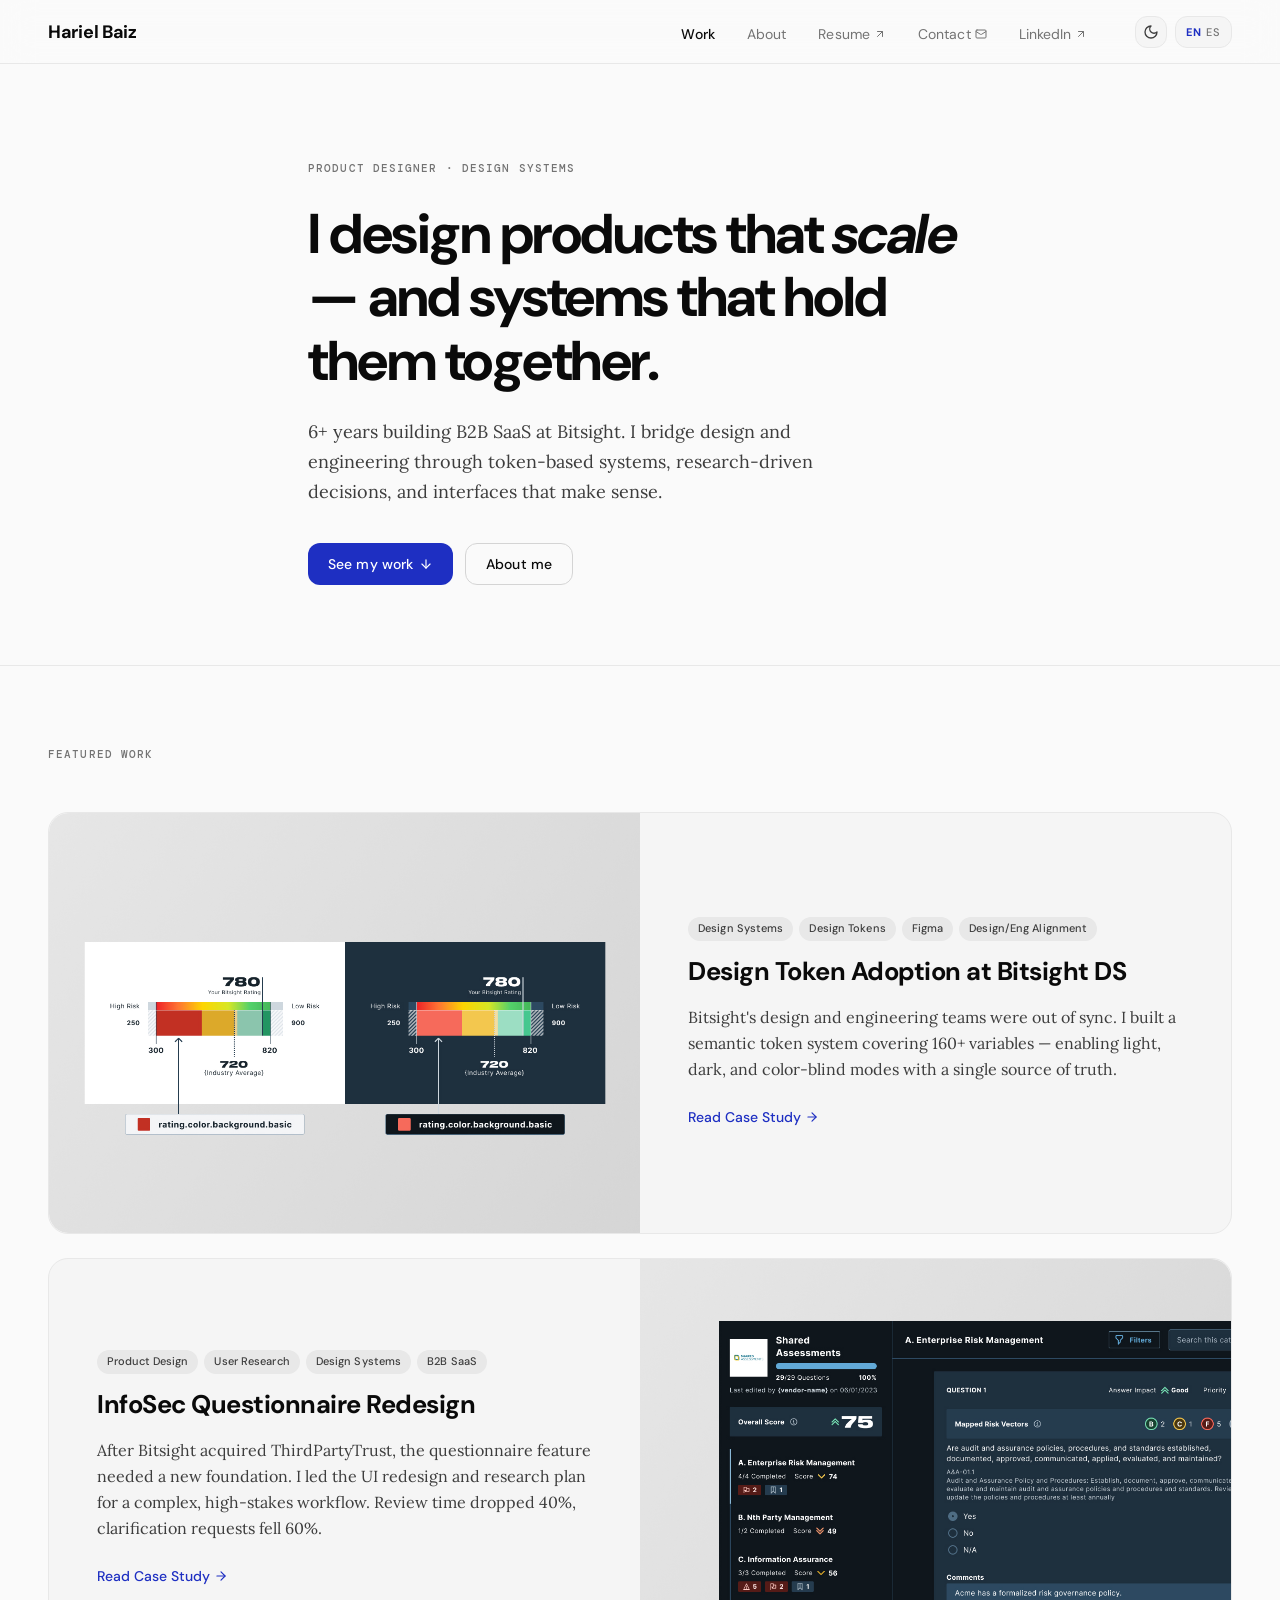
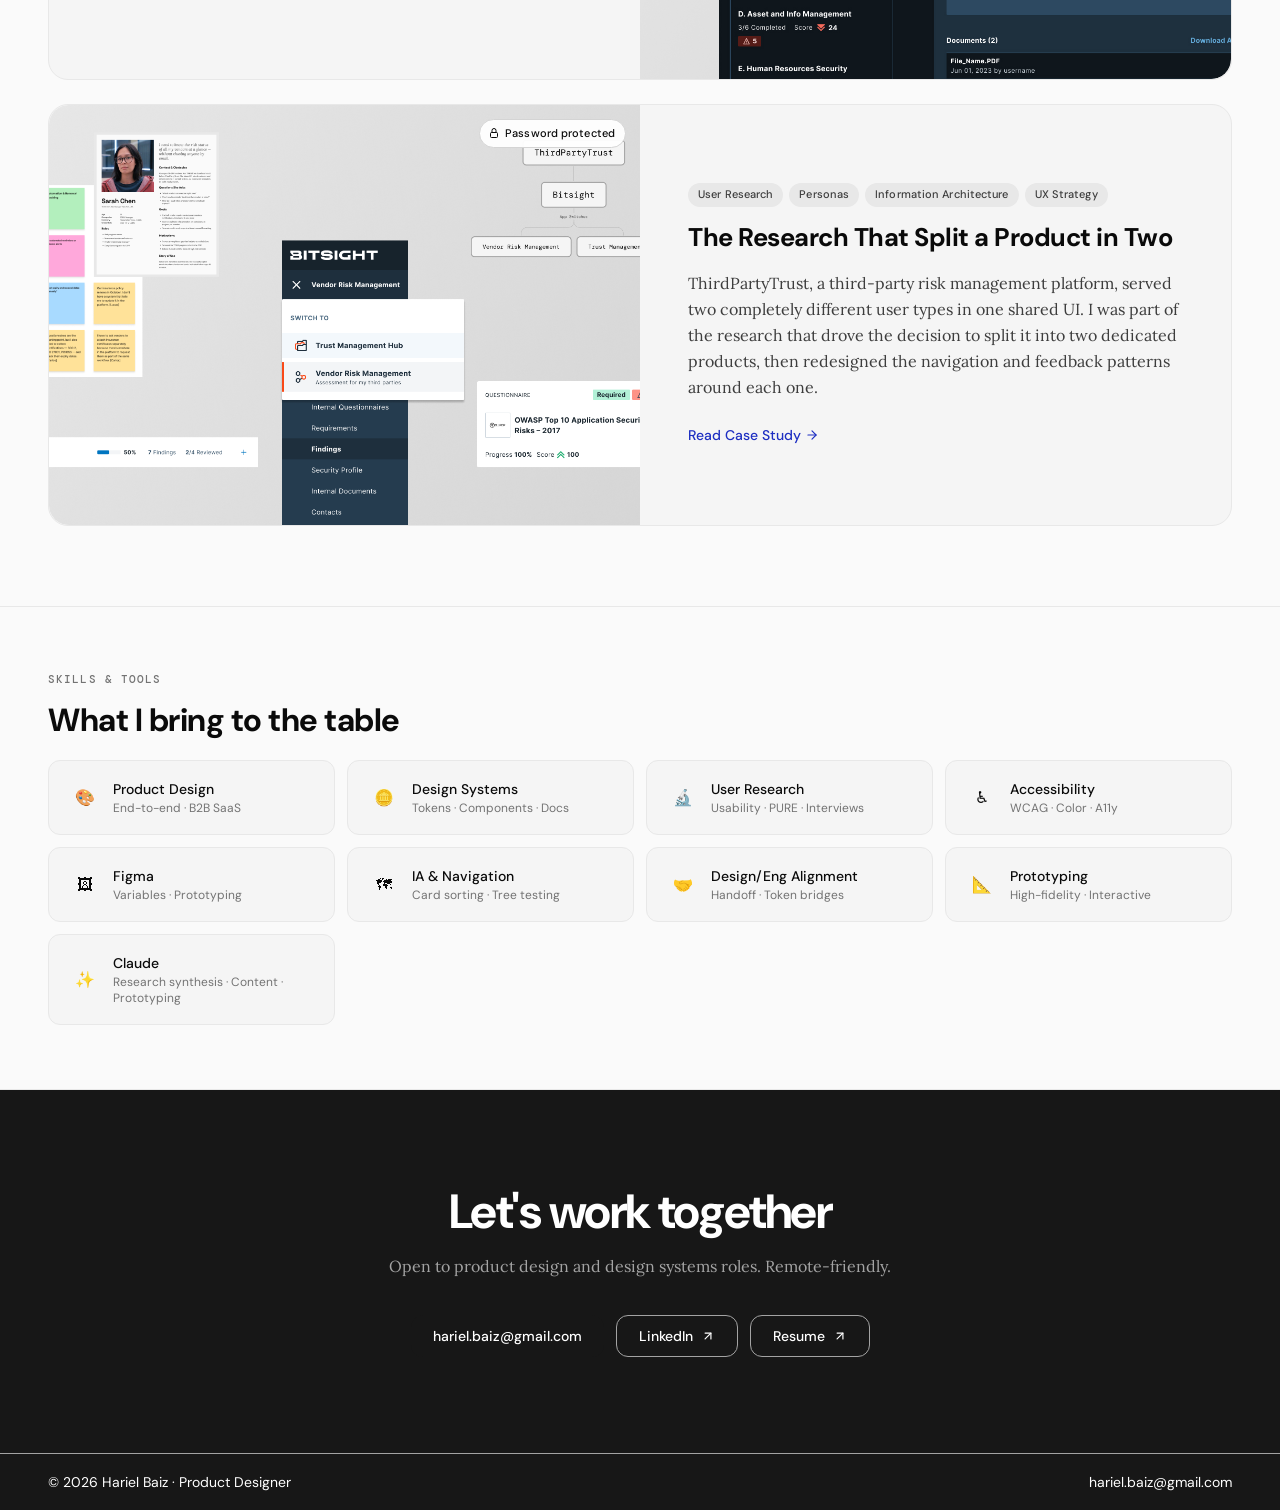
==== commit 3f6124b0: "updated case studies, updated hero text, added Claude to skills, updated carousel speed" ====
--- a/index.html
+++ b/index.html
@@ -15,14 +15,14 @@
   <ul class="nav-links">
     <li><a href="#work" aria-current="page" data-i18n="nav.work">Work</a></li>
     <li><a href="about.html" data-i18n="nav.about">About</a></li>
-    <li><a href="downloads/Hariel-Baiz-Resume-EN.pdf" target="_blank" data-i18n="nav.resume">Resume</a></li>
-    <li><a href="#" data-i18n="nav.contact" data-email-href>Contact</a></li>
-    <li><a href="https://www.linkedin.com/in/hariel-baiz" class="nav-cta" target="_blank" data-i18n="nav.linkedin">LinkedIn</a></li>
+    <li><a href="downloads/Hariel-Baiz-Resume-EN.pdf" target="_blank"><span data-i18n="nav.resume">Resume</span> <svg width="12" height="12" viewBox="0 0 24 24" fill="none" stroke="currentColor" stroke-width="2" stroke-linecap="round" stroke-linejoin="round"><path d="M7 7h10v10"/><path d="M7 17 17 7"/></svg></a></li>
+    <li><a href="#" data-email-href><span data-i18n="nav.contact">Contact</span> <svg width="12" height="12" viewBox="0 0 24 24" fill="none" stroke="currentColor" stroke-width="2" stroke-linecap="round" stroke-linejoin="round"><rect width="20" height="16" x="2" y="4" rx="2"/><path d="m22 7-8.97 5.7a1.94 1.94 0 0 1-2.06 0L2 7"/></svg></a></li>
+    <li><a href="https://www.linkedin.com/in/hariel-baiz" class="nav-cta" target="_blank"><span data-i18n="nav.linkedin">LinkedIn</span> <svg width="12" height="12" viewBox="0 0 24 24" fill="none" stroke="currentColor" stroke-width="2" stroke-linecap="round" stroke-linejoin="round"><path d="M7 7h10v10"/><path d="M7 17 17 7"/></svg></a></li>
   </ul>
   <div class="nav-controls">
     <button class="theme-toggle" aria-label="Toggle theme">
-      <span class="icon-moon">☾</span>
-      <span class="icon-sun">☀</span>
+      <span class="icon-moon"><svg width="16" height="16" viewBox="0 0 24 24" fill="none" stroke="currentColor" stroke-width="2" stroke-linecap="round" stroke-linejoin="round"><path d="M12 3a6 6 0 0 0 9 9 9 9 0 1 1-9-9Z"/></svg></span>
+      <span class="icon-sun"><svg width="16" height="16" viewBox="0 0 24 24" fill="none" stroke="currentColor" stroke-width="2" stroke-linecap="round" stroke-linejoin="round"><circle cx="12" cy="12" r="4"/><path d="M12 2v2"/><path d="M12 20v2"/><path d="m4.93 4.93 1.41 1.41"/><path d="m17.66 17.66 1.41 1.41"/><path d="M2 12h2"/><path d="M20 12h2"/><path d="m6.34 17.66-1.41 1.41"/><path d="m19.07 4.93-1.41 1.41"/></svg></span>
     </button>
     <button class="lang-toggle" aria-label="Toggle language">
       <span class="lang-active">EN</span>
@@ -36,9 +36,9 @@
   <div>
     <span class="hero-eyebrow fade-in" data-i18n="hero.eyebrow">Product Designer · Design Systems</span>
     <h1 class="fade-in">I design products that <em>scale</em> — and systems that hold them together.</h1>
-    <p class="hero-sub fade-in" data-i18n="hero.sub">5+ years building B2B SaaS at Bitsight. I bridge design and engineering through token-based systems, research-driven decisions, and interfaces that make sense.</p>
+    <p class="hero-sub fade-in" data-i18n="hero.sub">6+ years building B2B SaaS at Bitsight. I bridge design and engineering through token-based systems, research-driven decisions, and interfaces that make sense.</p>
     <div class="hero-actions fade-in">
-      <a href="#work" class="btn-primary" data-i18n="hero.cta.work">See my work ↓</a>
+      <a href="#work" class="btn-primary"><span data-i18n="hero.cta.work">See my work</span> <svg width="14" height="14" viewBox="0 0 24 24" fill="none" stroke="currentColor" stroke-width="2" stroke-linecap="round" stroke-linejoin="round"><path d="M12 5v14"/><path d="m19 12-7 7-7-7"/></svg></a>
       <a href="about.html" class="btn-secondary" data-i18n="hero.cta.about">About me</a>
     </div>
   </div>
@@ -49,7 +49,6 @@
 <!-- ── WORK — one row per case study ── -->
 <section id="work" class="section">
   <span class="section-label reveal" data-i18n="work.label">Featured Work</span>
-  <h2 class="section-title reveal" data-i18n="work.title">Three projects. One consistent thread.</h2>
 
   <div class="case-list">
 
@@ -69,7 +68,7 @@
         </div>
         <h3 class="case-row__title">Design Token Adoption at Bitsight DS</h3>
         <p class="case-row__desc">Bitsight's design and engineering teams were out of sync. I built a semantic token system covering 160+ variables — enabling light, dark, and color-blind modes with a single source of truth.</p>
-        <span class="case-row__cta" data-i18n="card.cta">Read Case Study →</span>
+        <span class="case-row__cta"><span data-i18n="card.cta">Read Case Study</span> <svg width="14" height="14" viewBox="0 0 24 24" fill="none" stroke="currentColor" stroke-width="2" stroke-linecap="round" stroke-linejoin="round"><path d="M5 12h14"/><path d="m12 5 7 7-7 7"/></svg></span>
       </div>
     </a>
 
@@ -89,14 +88,14 @@
         </div>
         <h3 class="case-row__title">InfoSec Questionnaire Redesign</h3>
         <p class="case-row__desc">After Bitsight acquired ThirdPartyTrust, the questionnaire feature needed a new foundation. I led the UI redesign and research plan for a complex, high-stakes workflow. Review time dropped 40%, clarification requests fell 60%.</p>
-        <span class="case-row__cta" data-i18n="card.cta">Read Case Study →</span>
+        <span class="case-row__cta"><span data-i18n="card.cta">Read Case Study</span> <svg width="14" height="14" viewBox="0 0 24 24" fill="none" stroke="currentColor" stroke-width="2" stroke-linecap="round" stroke-linejoin="round"><path d="M5 12h14"/><path d="m12 5 7 7-7 7"/></svg></span>
       </div>
     </a>
 
     <!-- Case Study 03 -->
     <a href="case-study-new-site-architecture.html" class="case-row reveal">
       <figure class="case-row__image">
-        <img src="images/cs-personas-cover.jpg"
+        <img src="images/cs-product-split-cover.png"
              alt="Personas and IA redesign"
              onerror="this.parentElement.classList.add('case-row__image--placeholder'); this.style.display='none'"/>
         <span class="case-row__lock" aria-label="Password protected case study">
@@ -115,8 +114,8 @@
           <span class="card-tag">UX Strategy</span>
         </div>
         <h3 class="case-row__title">The Research That Split a Product in Two</h3>
-        <p class="case-row__desc">ThirdPartyTrust served two completely different user types in one shared UI. I led the research, personas, and affinity diagramming that drove the decision to split it into two dedicated products, then redesigned the navigation and feedback patterns around each one.</p>
-        <span class="case-row__cta" data-i18n="card.cta">Read Case Study →</span>
+        <p class="case-row__desc">ThirdPartyTrust, a third-party risk management platform, served two completely different user types in one shared UI. I was part of the research that drove the decision to split it into two dedicated products, then redesigned the navigation and feedback patterns around each one.</p>
+        <span class="case-row__cta"><span data-i18n="card.cta">Read Case Study</span> <svg width="14" height="14" viewBox="0 0 24 24" fill="none" stroke="currentColor" stroke-width="2" stroke-linecap="round" stroke-linejoin="round"><path d="M5 12h14"/><path d="m12 5 7 7-7 7"/></svg></span>
       </div>
     </a>
 
@@ -139,6 +138,7 @@
       <div class="skill-item"><div class="skill-icon">🗺</div><div><div class="skill-name">IA & Navigation</div><div class="skill-cat">Card sorting · Tree testing</div></div></div>
       <div class="skill-item"><div class="skill-icon">🤝</div><div><div class="skill-name">Design/Eng Alignment</div><div class="skill-cat">Handoff · Token bridges</div></div></div>
       <div class="skill-item"><div class="skill-icon">📐</div><div><div class="skill-name">Prototyping</div><div class="skill-cat">High-fidelity · Interactive</div></div></div>
+      <div class="skill-item"><div class="skill-icon">✨</div><div><div class="skill-name">Claude</div><div class="skill-cat">Research synthesis · Content · Prototyping</div></div></div>
     </div>
   </div>
 </section>
@@ -152,8 +152,8 @@
   <p class="reveal" data-i18n="contact.sub">Open to product design and design systems roles. Remote-friendly.</p>
   <div class="contact-links reveal">
     <a href="#" class="btn-white" data-email>hariel.baiz@gmail.com</a>
-    <a href="https://www.linkedin.com/in/hariel-baiz" class="btn-ghost-dark">LinkedIn ↗</a>
-    <a href="downloads/Hariel-Baiz-Resume-EN.pdf" target="_blank" class="btn-ghost-dark">Resume ↗</a>
+    <a href="https://www.linkedin.com/in/hariel-baiz" class="btn-ghost-dark">LinkedIn <svg width="14" height="14" viewBox="0 0 24 24" fill="none" stroke="currentColor" stroke-width="2" stroke-linecap="round" stroke-linejoin="round"><path d="M7 7h10v10"/><path d="M7 17 17 7"/></svg></a>
+    <a href="downloads/Hariel-Baiz-Resume-EN.pdf" target="_blank" class="btn-ghost-dark">Resume <svg width="14" height="14" viewBox="0 0 24 24" fill="none" stroke="currentColor" stroke-width="2" stroke-linecap="round" stroke-linejoin="round"><path d="M7 7h10v10"/><path d="M7 17 17 7"/></svg></a>
   </div>
 </section>
 
--- a/css/tokens.css
+++ b/css/tokens.css
@@ -159,7 +159,7 @@
   --brand-fill:       var(--blue-500);
   --brand-fill-hover: var(--blue-600);
   /* n-600 was too light for blue-400 text (1.2:1) — n-800 gives 4.7:1 */
-  --brand-tag-bg: var(--n-800);
+  --brand-tag-bg: var(--n-700);
 
   /* Nav */
   --nav-bg:     var(--surface-overlay);
@@ -168,7 +168,7 @@
   --nav-link:   var(--text);
 
   /* Callout surfaces */
-  --surface-feature: var(--n-900);
+  --surface-feature: var(--n-800);
   --surface-win:  #0d1f15;
   --surface-pain: #1f0f0a;
   --border-win:   #1d4a30;
--- a/css/base.css
+++ b/css/base.css
@@ -72,6 +72,9 @@
   color: var(--nav-text);
   text-decoration: none;
   transition: color 0.15s;
+  display: inline-flex;
+  align-items: center;
+  gap: 4px;
 }
 .nav-links a:hover,
 .nav-links a[aria-current="page"] {
@@ -133,6 +136,8 @@
 .theme-toggle .icon-moon { display: block; }
 [data-theme="dark"] .theme-toggle .icon-sun  { display: block; }
 [data-theme="dark"] .theme-toggle .icon-moon { display: none; }
+.theme-toggle .icon-sun svg,
+.theme-toggle .icon-moon svg { width: 16px; height: 16px; display: block; }
 
 /* Lang toggle */
 .lang-toggle {
@@ -299,6 +304,11 @@
   line-height: 16px;
   color: var(--text-on-inverse);
   text-decoration: none;
+}
+footer a {
+  display: inline-flex;
+  align-items: center;
+  gap: 4px;
 }
 footer a:hover { font-weight: 600; }
 
